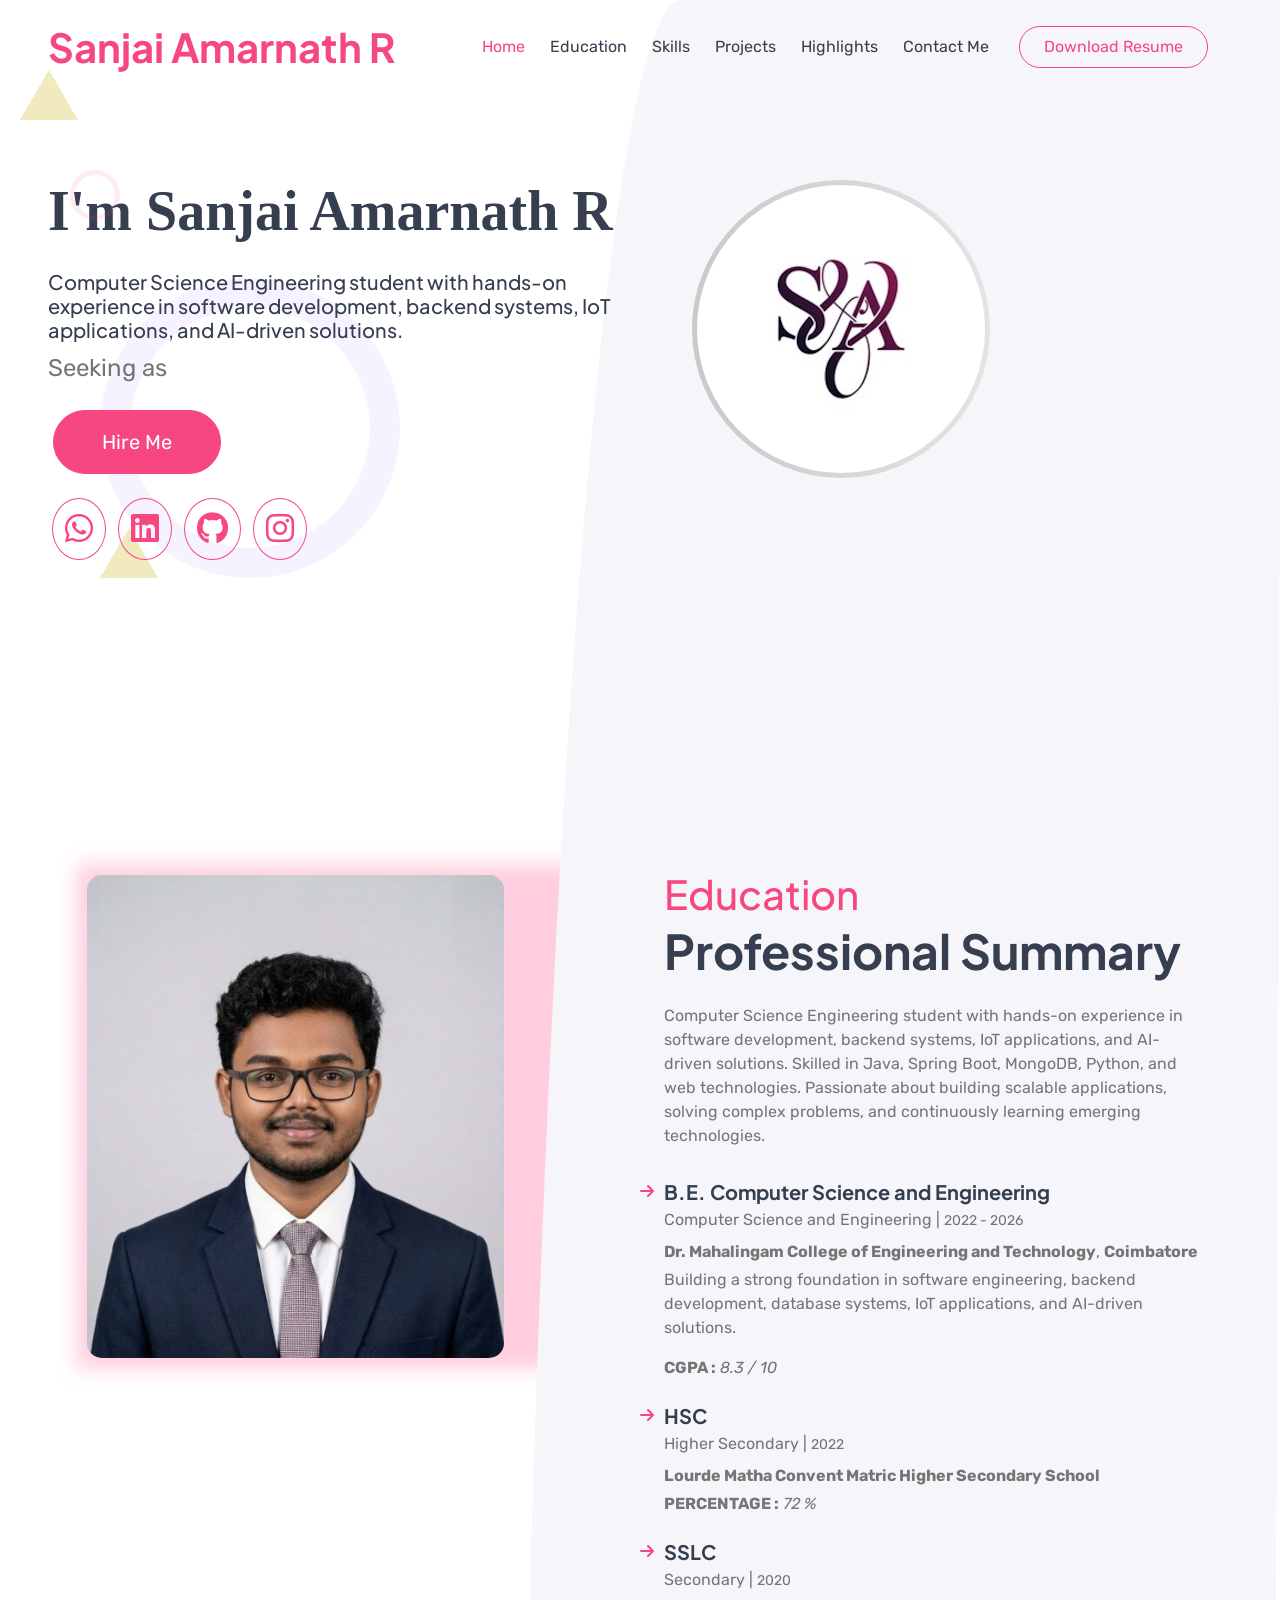
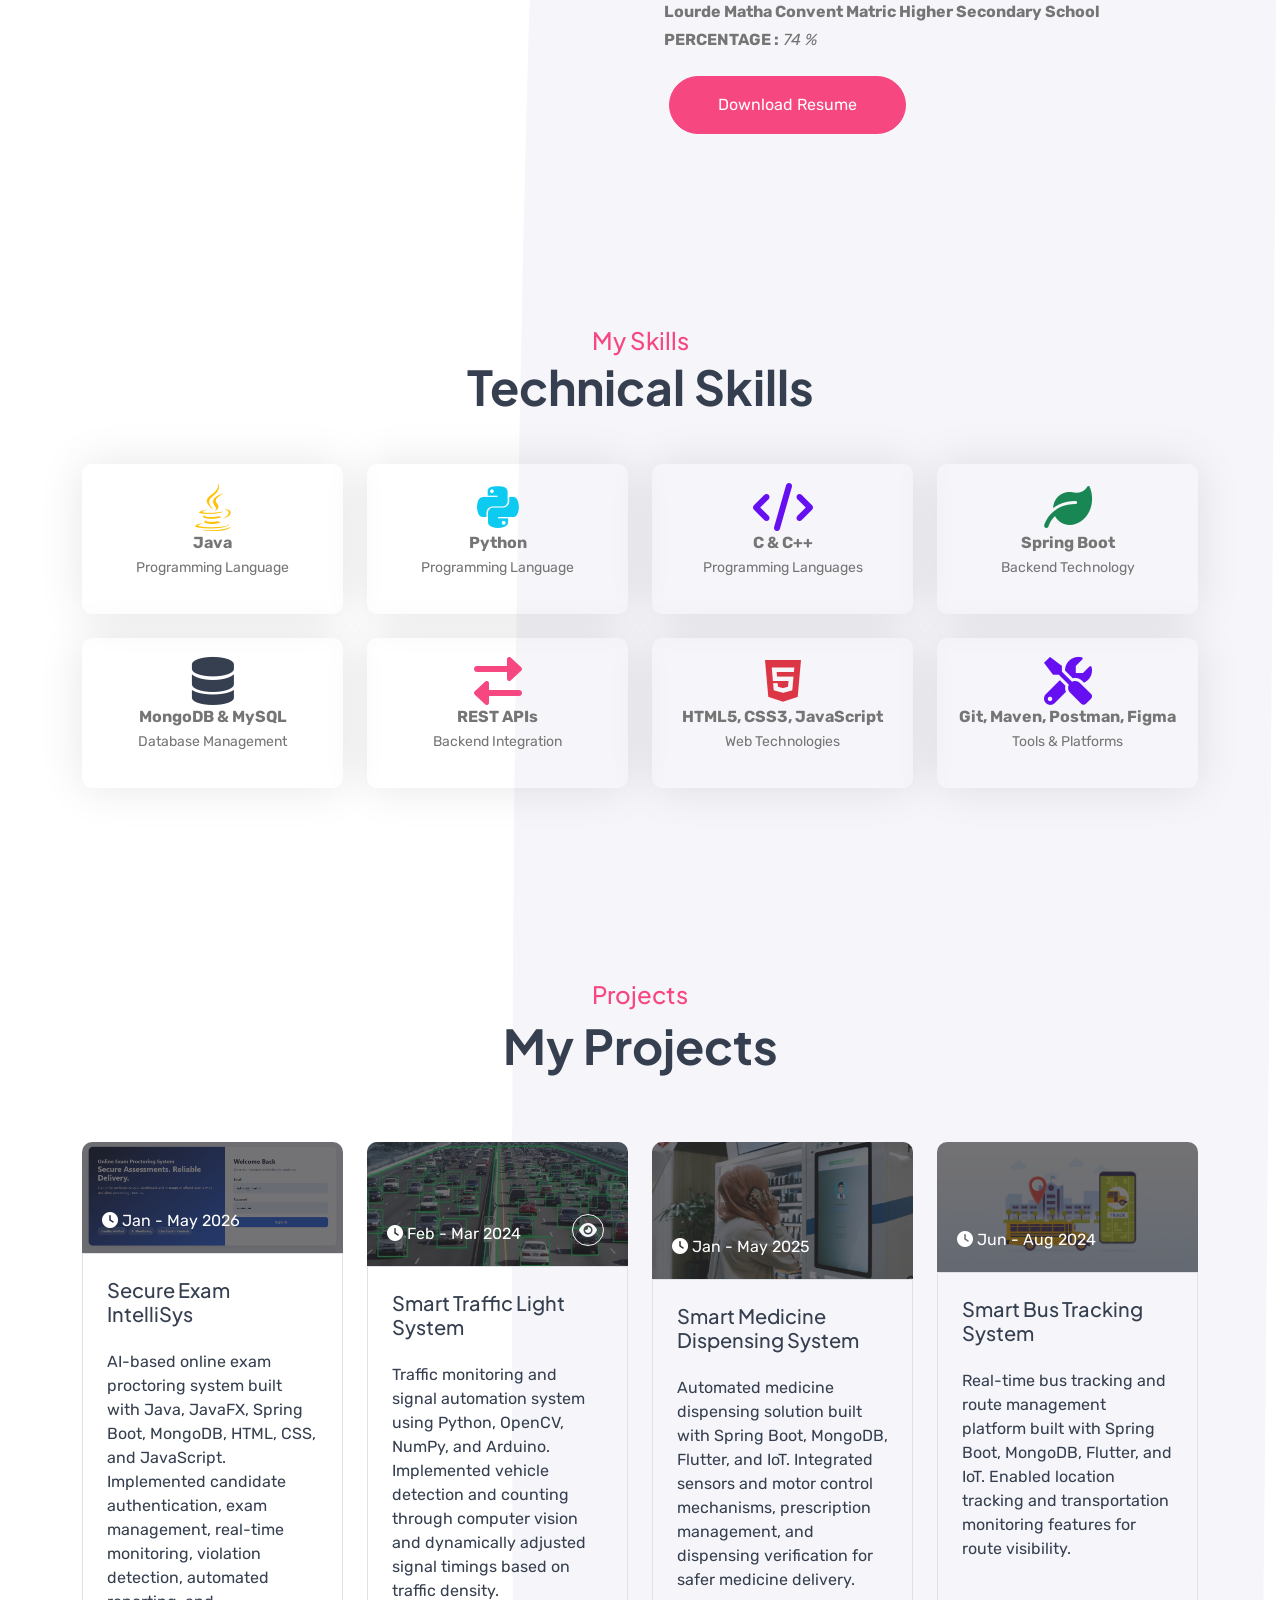
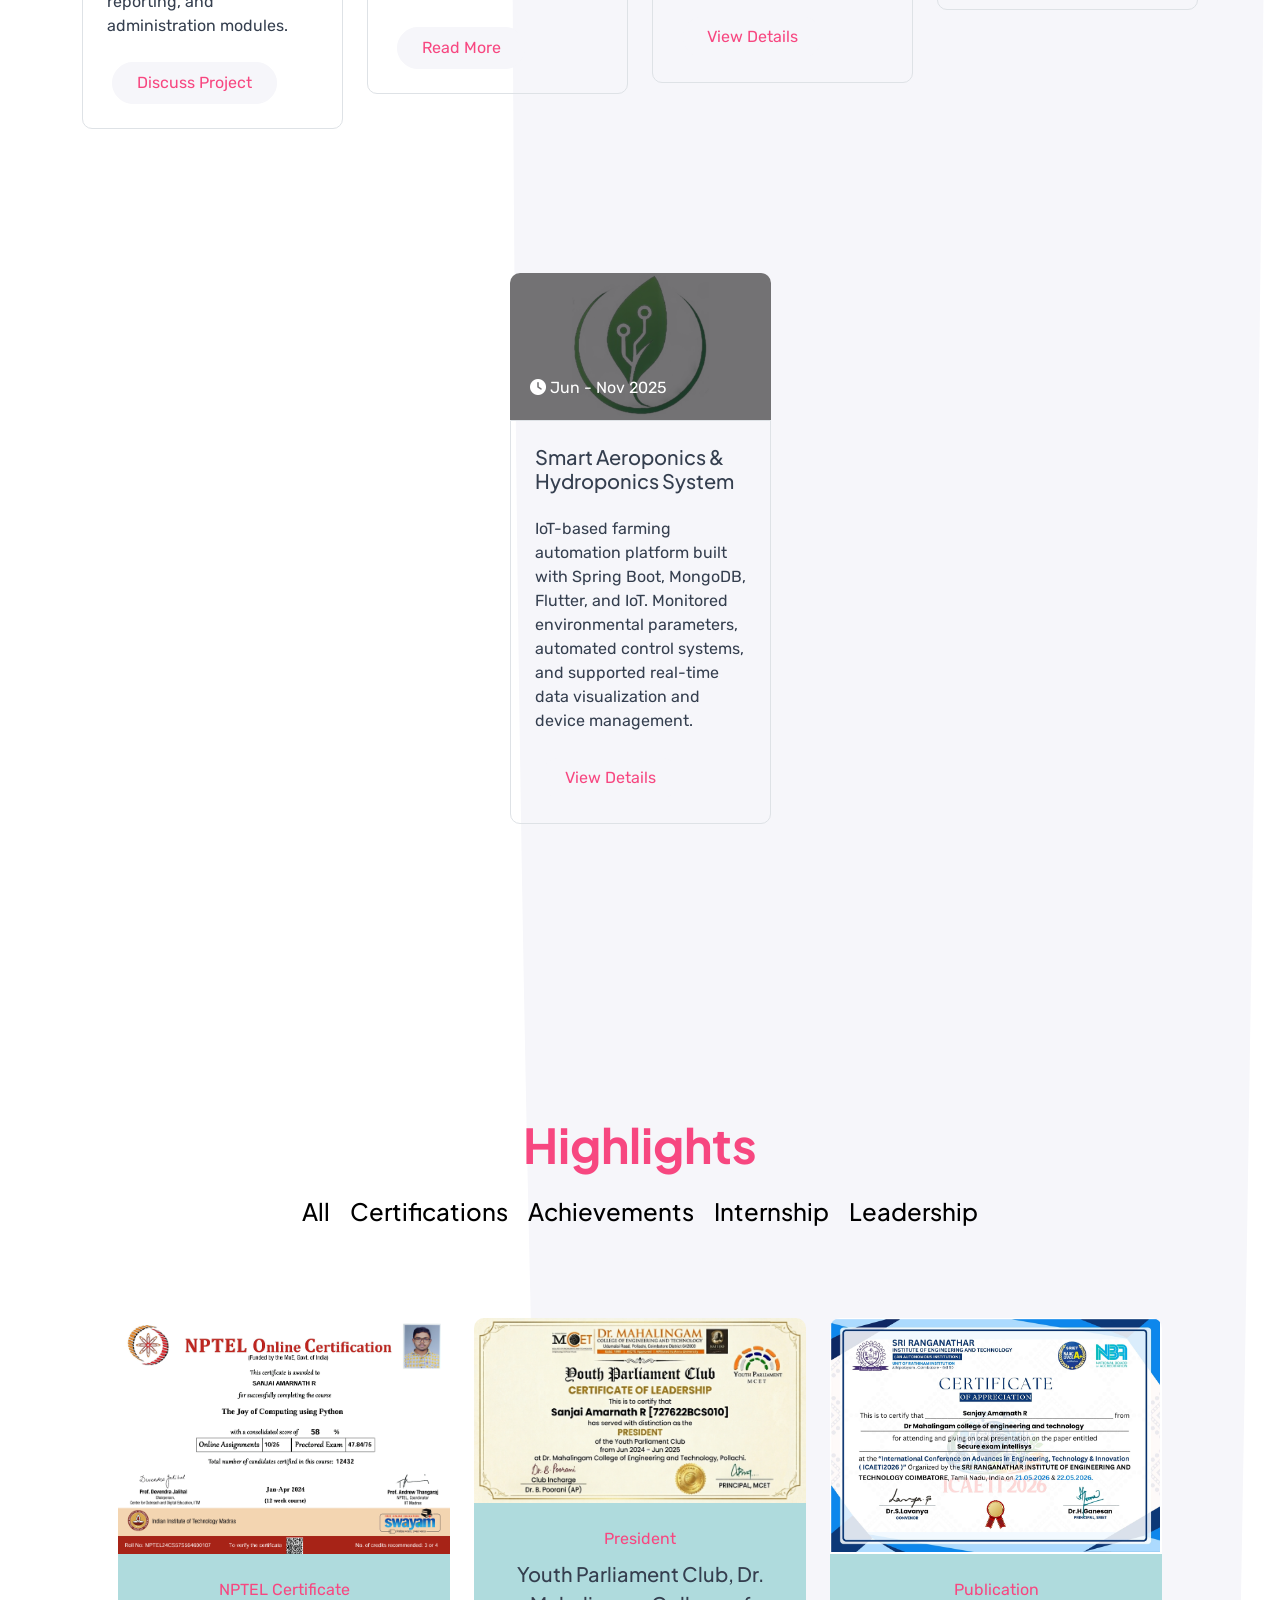
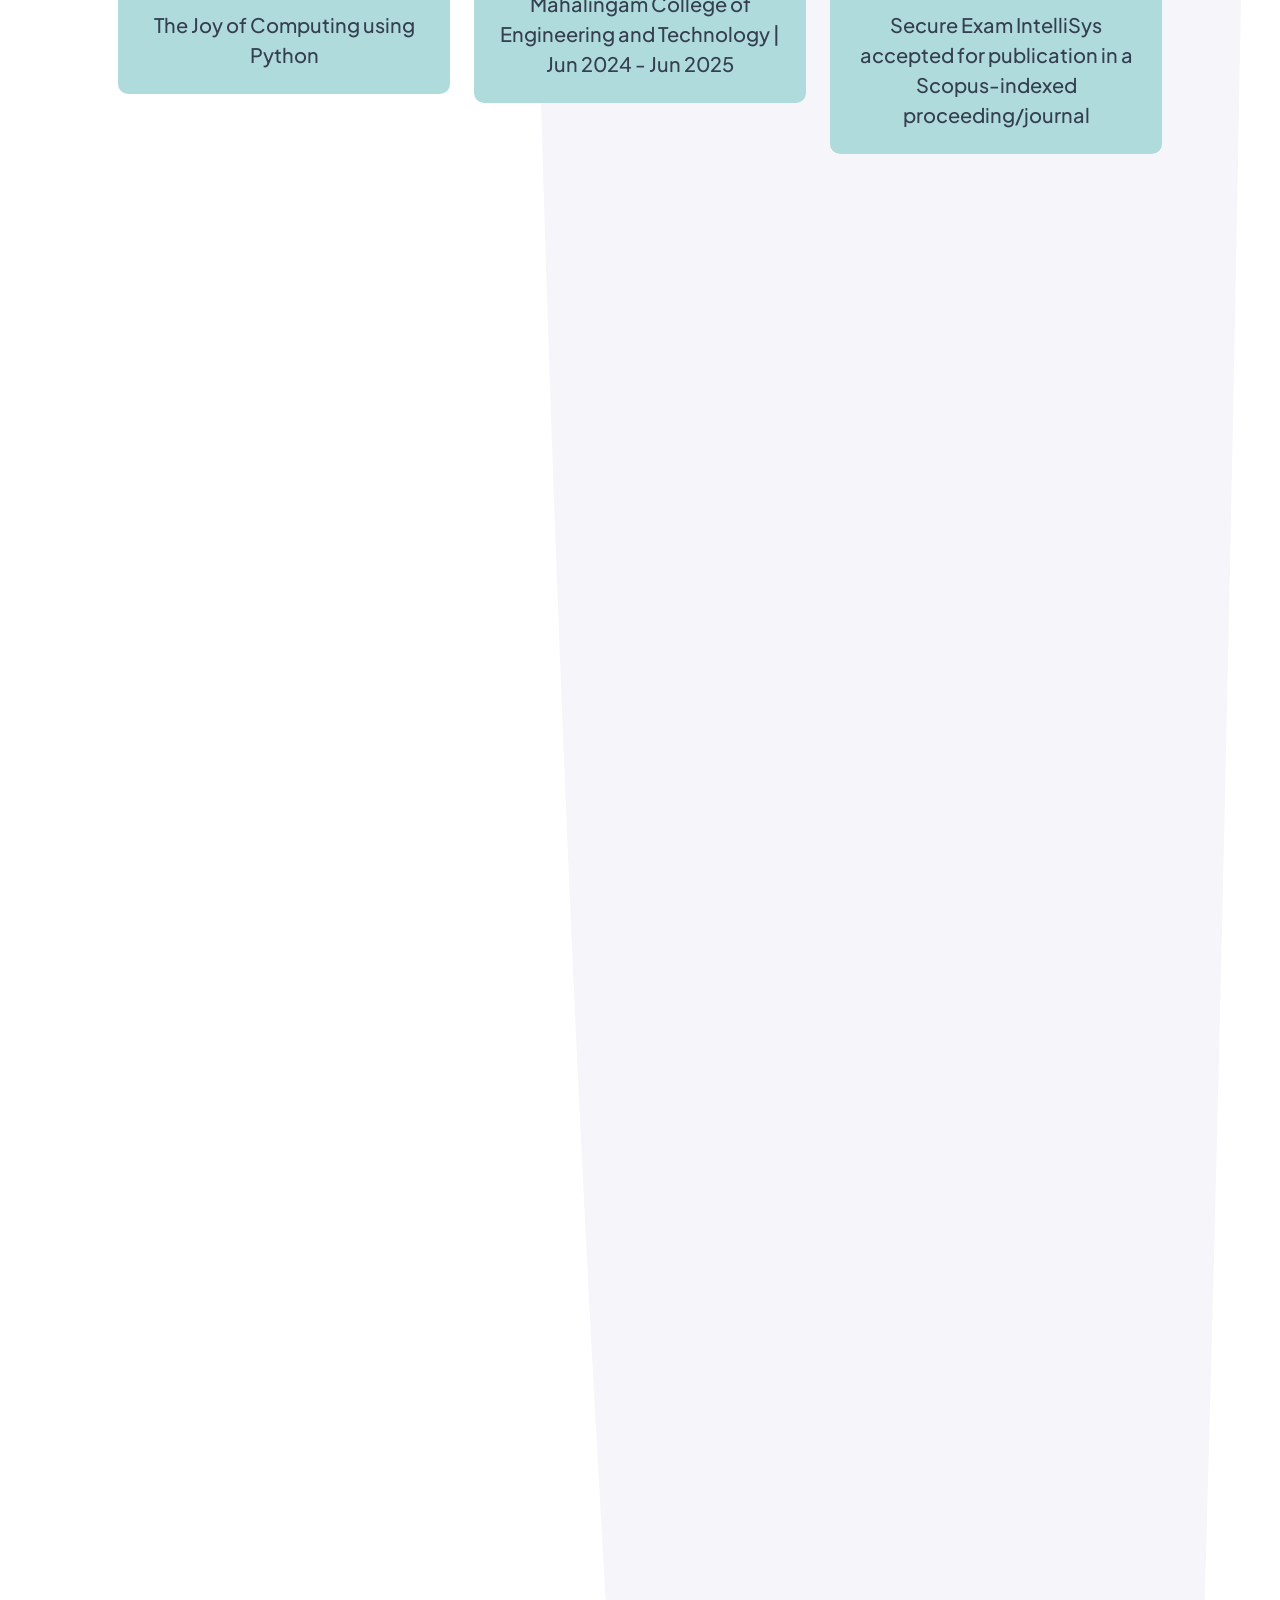
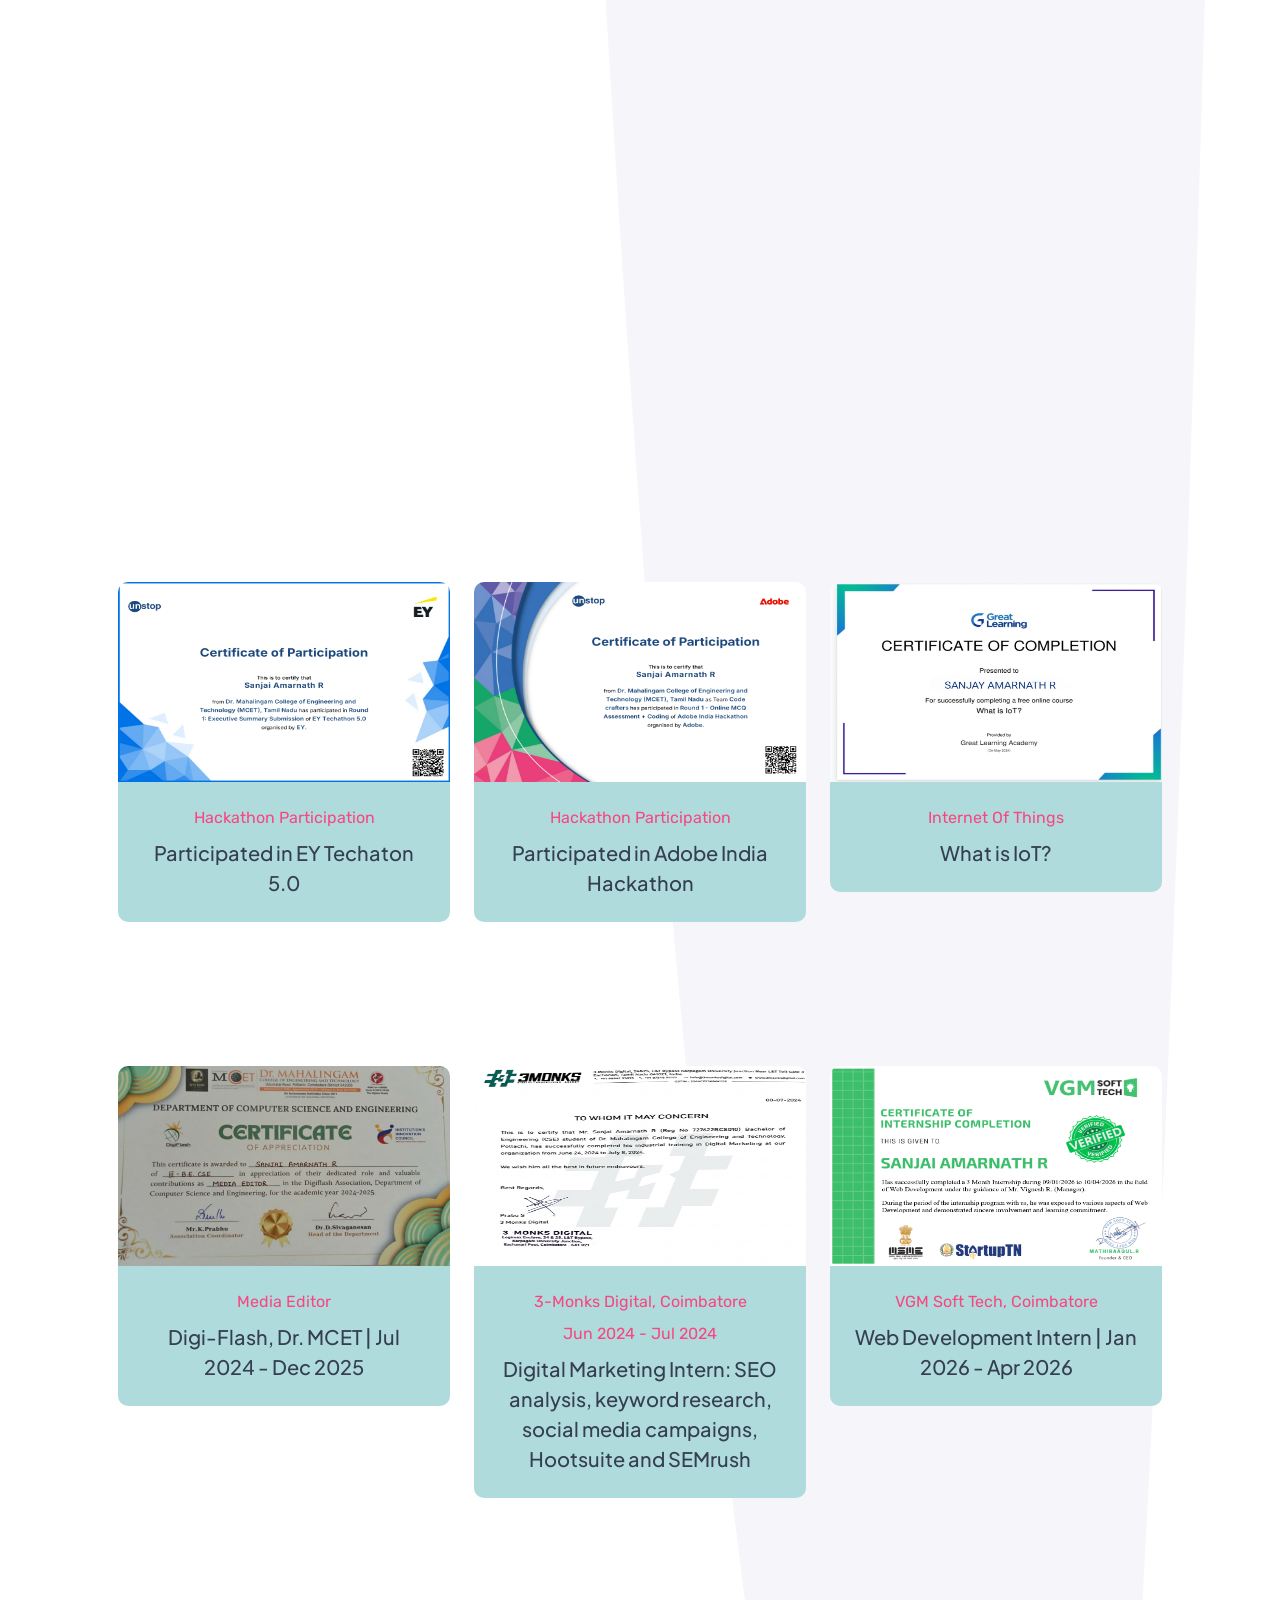
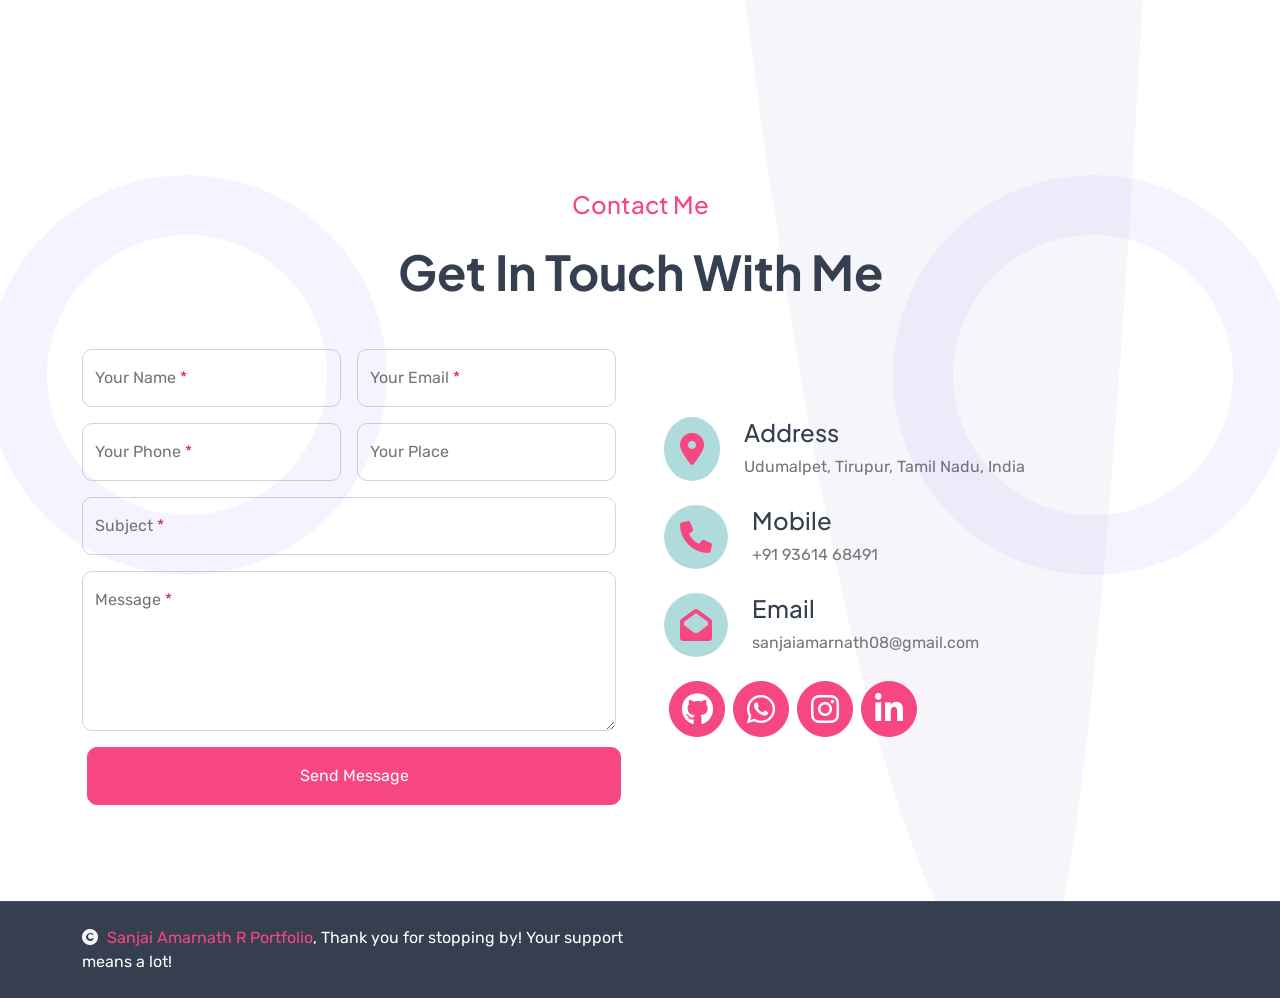
==== index.html @ 38a367c3 "first commit" ====
<!DOCTYPE html>
<html lang="en">

    <head>
        <meta charset="utf-8">
        <title>Sanjai Amarnath R Portfolio</title>
        <title>Sanjai Amarnath R | Software Developer Portfolio</title>
        <meta name="description" content="Sanjai Amarnath R - A passionate Software Developer showcasing projects, skills, and achievements.">
        <meta name="description" content="Sanjai Amarnath R" content="sanjaiamarnath">
        <meta content="width=device-width, initial-scale=1.0" name="viewport">
        <meta name="viewport" content="width=device-width, initial-scale=1.0">
        <meta name="keywords" content="Sanjai Amarnath R, Sanjai Amarnath R portfolio,Sanjai Amarnath R mcet,mcet,Dr.Mahalingam College, software developer, backend development, app development, programming projects">
        <meta name="description" content="Welcome to the portfolio of Sanjai Amarnath R, a software developer and backend developer. Explore my projects, skills, research, and achievements.">
        <link rel="icon" type="image/png" href="img/logo.png">
        <!-- Google Web Fonts -->
        <link rel="preconnect" href="https://fonts.googleapis.com">
        <link rel="preconnect" href="https://fonts.gstatic.com" crossorigin>
        <link href="https://fonts.googleapis.com/css2?family=Plus+Jakarta+Sans:wght@500;600;700&family=Rubik:wght@400;500&display=swap" rel="stylesheet"> 

        <!-- Icon Font Stylesheet -->
        <link rel="stylesheet" href="https://use.fontawesome.com/releases/v5.15.4/css/all.css"/>
        <link href="https://cdn.jsdelivr.net/npm/bootstrap-icons@1.4.1/font/bootstrap-icons.css" rel="stylesheet">

        <!-- Libraries Stylesheet -->
        <link href="lib/animate/animate.min.css" rel="stylesheet">
        <link href="lib/owlcarousel/assets/owl.carousel.min.css" rel="stylesheet">
        <link href="lib/lightbox/css/lightbox.min.css" rel="stylesheet">


        <!-- Customized Bootstrap Stylesheet -->
        <link href="css/bootstrap.min.css" rel="stylesheet">

        <!-- Template Stylesheet -->
        <link href="css/style.css" rel="stylesheet">

        <meta name="google-site-verification" content="iEb4vI8sTyzeAWHrGTaI3aLuxDb_nm-XLZffAEbIFmw" />

        <script type="application/ld+json">
        {
          "@context": "https://schema.org",
          "@type": "Person",
          "name": "Sanjai Amarnath R",
          "alternateName": "sanjaiamarnath",
          "url": "https://sanjaiamarnathr.github.io/sanjaiamarnathr_Portfolio/",
          "image": "https://sanjaiamarnathr.github.io/sanjaiamarnathr_Portfolio/assets/img/sanjai.jpeg",
          "jobTitle": "Software Developer",
          "gender": "Male",
          "birthDate": "2004-08-30",
          "nationality": "Indian",
          "sameAs": [
            "https://github.com/Sanjai-Amarnath",
            "https://www.linkedin.com/in/sanjai-amarnath-r/"
            
          ],
            "memberOf": {
              "@type": "EducationalOrganization",
              "name": "Dr. Mahalingam College of Engineering and Technology"
            },
          "description": "Sanjai Amarnath R is a software developer and backend developer skilled in Java, Spring Boot, MongoDB, Python, IoT applications, and AI-driven solutions.",
          "address": {
              "@type": "PostalAddress",
              "addressLocality": "Tirupur",
              "addressRegion": "Tamil Nadu",
              "addressCountry": "IN"
            }
        }
</script>

    
    </head>

    <body>



        


    <section id="top"></section>
        <!-- Spinner Start -->
        <div id="spinner" class="show bg-white position-fixed translate-middle w-100 vh-100 top-50 start-50 d-flex flex-column align-items-center justify-content-center">
            <!-- Logo Image -->
            <img src="img/logo.png" alt="Loading..." style="width: 200px; height: auto; margin-bottom: 100px;">

            
            <!-- Loading Text -->
          <!-- <span class="text-primary fw-bold">Loading...</span> -->
        </div>
        <!-- Spinner End -->



        <!-- Navbar & Hero Start -->
        <div class="container-fluid header position-relative overflow-hidden p-0">
            <nav class="navbar navbar-expand-lg fixed-top navbar-light px-4 px-lg-5 py-3 py-lg-0">
                <a href="index.html" class="navbar-brand p-0">
                    <h1 class="display-6 text-primary m-0"></i>Sanjai Amarnath R</h1>
                    <!-- <img src="img/logo.png" alt="Logo"> -->
                </a>
                <button class="navbar-toggler" type="button" data-bs-toggle="collapse" data-bs-target="#navbarCollapse">
                    <span class="fa fa-bars"></span>
                </button>
                <div class="collapse navbar-collapse" id="navbarCollapse">
                    <div class="navbar-nav ms-auto py-0">
                        <a href="index.html" class="nav-item nav-link active " class="smoothscroll">Home</a>
                        <a href="#aboutus" class="nav-item nav-link" class="smoothscroll">Education </a>
                        <a href="#Skills" class="nav-item nav-link" class="smoothscroll">Skills</a>
                        
                        <a href="#Projects" class="nav-item nav-link" class="smoothscroll">Projects</a>
                        <a href="#Certificates" class="nav-item nav-link" class="smoothscroll">Highlights</a>

                        <a href="#contactus" class="nav-item nav-link">Contact Me</a>
                    </div>
                    <a href="img/Resume.pdf" target="_blank" class="btn btn-light border border-primary rounded-pill text-primary py-2 px-4 me-4" download>Download Resume</a>

                    
                </div>
            </nav>

            <script src="https://cdn.jsdelivr.net/npm/typed.js@2.0.12"></script>
            <script src="https://cdn.jsdelivr.net/npm/typed.js@2.0.12"></script>

<section id="home"></section>
           <!-- Hero Header Start -->
<div class="hero-header overflow-hidden px-5">
    <div class="rotate-img">
        <img src="img/sty-1.png" class="img-fluid w-100" alt="">
        <div class="rotate-sty-2"></div>
    </div>
    <div class="row gy-5 align-items-center">
        <div class="col-lg-6 wow fadeInLeft" data-wow-delay="0.1s">
            <h1 class="display-4 text-dark mb-4 wow fadeInUp"  data-wow-delay="0.3s" style="font-family: Orbitron;">I'm Sanjai Amarnath R</h1>
            <h5>Computer Science Engineering student with hands-on experience in software development, backend systems, IoT applications, and AI-driven solutions.</h5>
            <p class="fs-4 mb-4 wow fadeInUp" data-wow-delay="0.5s">
                Seeking as <span class="typed-text-output d-inline-block text-body"></span>
            </p>
            <a href="#contactus" class="btn btn-primary rounded-pill py-3 px-5 wow fadeInUp" style="font-size: 20px;"         data-wow-delay="0.7s">Hire Me</a>
            
            <!-- Social Media Icons -->
            <div class="mt-4">
                <a href="https://wa.me/919361468491" target="_blank" class="btn btn-outline-primary rounded-circle mx-1" style="font-size: 2rem;"><i class="fab fa-whatsapp"></i></a>
                <a href="https://www.linkedin.com/in/sanjai-amarnath-r/" target="_blank" class="btn btn-outline-primary rounded-circle mx-1" style="font-size: 2rem;"><i class="fab fa-linkedin"></i></a>
                <a href="https://github.com/Sanjai-Amarnath" target="_blank" class="btn btn-outline-primary rounded-circle mx-1" style="font-size: 2rem;"><i class="fab fa-github"></i></a>
                <a href="https://www.instagram.com/sanjai__r_/" target="_blank" class="btn btn-outline-primary rounded-circle mx-1" style="font-size: 2rem;"><i class="fab fa-instagram"></i></a>
            </div>
            
            
        </div>
        
          <!-- <div class="col-lg-4 wow fadeInRight d-flex justify-content-center align-items-center" data-wow-delay="0.2s">
  <img 
    src="img/home.png" 
    alt="Home Image"
    class="img-fluid circle-image"
  >
</div>

<style>
.circle-image {
  width: 100%;
  max-width: 500px; /* Large on big screens */
  aspect-ratio: 1 / 1; /* Keeps perfect circle */
  object-fit: cover;
  border-radius: 50%;
  border: 8px solid white;
  box-shadow: 0 6px 25px rgba(0, 0, 0, 0.3);
  transition: transform 0.4s ease, box-shadow 0.4s ease;
}

.circle-image:hover {
  transform: scale(1.05);
  box-shadow: 0 10px 35px rgba(0, 0, 0, 0.4);
}

/* Optional: adjust size on smaller screens */
@media (max-width: 768px) {
  .circle-image {
    max-width: 350px;
    border-width: 6px;
  }
}

@media (max-width: 480px) {
  .circle-image {
    max-width: 280px;
    border-width: 4px;
  }
}
</style> -->
<div class="col-lg-4 d-flex justify-content-center align-items-center">
  <div class="circle-frame">
    <img 
      src="img/home.png" 
      alt="Home Image" 
      class="circle-image"
    >
  </div>
</div>

<style>
.circle-frame {
  position: relative;
  border-radius: 50%;
  padding: 5px; /* Border thickness */
  background: linear-gradient(270deg, #f74780, #ffffff, #c9c9c9);
  background-size: 400% 400%;
  animation: borderFlow 7s linear infinite;
  display: inline-block;
  overflow: hidden;
  transition: transform 0.5s ease, box-shadow 0.5s ease;
}

.circle-image {
  width: 100%;
  max-width: 650px; /* Increased size */
  aspect-ratio: 1 / 1;
  object-fit: cover;
  object-position: center 70%;
  border-radius: 50%;
  display: block;
  transition: transform 0.6s ease; /* Removed filter transition */
  filter: brightness(1); /* Default brightness normal */
}

/* Hover Effects */
.circle-frame:hover .circle-image {
  transform: scale(1.08); /* Slightly more zoom */
  filter: brightness(1.1); /* Brighten on hover */
}

.circle-frame:hover {
  transform: scale(1.05);
  box-shadow: 0 0 30px rgba(255, 255, 255, 0.4);
}

/* Animated Gradient Border Flow */
@keyframes borderFlow {
  0% { background-position: 0% 50%; }
  50% { background-position: 100% 50%; }
  100% { background-position: 0% 50%; }
}

/* Responsiveness */
@media (max-width: 992px) {
  .circle-image { max-width: 500px; object-position: center 70%; }
}
@media (max-width: 768px) {
  .circle-image { max-width: 400px; object-position: center 65%; }
}
@media (max-width: 480px) {
  .circle-image { max-width: 300px; object-position: center 65%; }
}

/* Desktop alignment and bottom visibility */
@media (min-width: 992px) {
  .col-lg-4 {
    justify-content: center;
    padding-top: 20px;
    padding-bottom: 100px;
  }
}
</style>

    </div>
</div>
<!-- Hero Header End -->

<!-- Add this in the <head> section for Font Awesome -->
<link rel="stylesheet" href="https://cdnjs.cloudflare.com/ajax/libs/font-awesome/6.0.0-beta3/css/all.min.css">

            
            
            
            
               <script>
                        document.addEventListener("DOMContentLoaded", function() {
                            new Typed('.typed-text-output', {
                                strings: ["Software Developer", "Backend Developer", "Java Developer", "Spring Boot Developer"],
                                typeSpeed: 80,
                                backSpeed: 50,
                                backDelay: 2000,
                                loop: true
                            });
                        });
</script>


<script>
    // Select all nav items
    const navItems = document.querySelectorAll('.nav-item');

    // Add click event to each nav item
    navItems.forEach(item => {
        item.addEventListener('click', function() {
            // Remove 'active' class from all nav items
            navItems.forEach(nav => nav.classList.remove('active'));
            
            // Add 'active' class to the clicked nav item
            this.classList.add('active');
        });
    });

    const ssScrollSpy = function() {

const sections = document.querySelectorAll(".target-section");

// Add an event listener listening for scroll
window.addEventListener("scroll", navHighlight);

function navHighlight() {

    // Get current scroll position
    let scrollY = window.pageYOffset;

    // Loop through sections to get height(including padding and border), 
    // top and ID values for each
    sections.forEach(function(current) {
        const sectionHeight = current.offsetHeight;
        const sectionTop = current.offsetTop - 50;
        const sectionId = current.getAttribute("id");
    
       /* If our current scroll position enters the space where current section 
        * on screen is, add .current class to parent element(li) of the thecorresponding 
        * navigation link, else remove it. To know which link is active, we use 
        * sectionId variable we are getting while looping through sections as 
        * an selector
        */
        if (scrollY > sectionTop && scrollY <= sectionTop + sectionHeight) {
            document.querySelector(".main-nav a[href*=" + sectionId + "]").parentNode.classList.add("current");
        } else {
            document.querySelector(".main-nav a[href*=" + sectionId + "]").parentNode.classList.remove("current");
        }
    });
}

}; // end ssScrollSpy

</script>


        <!-- Navbar & Hero End -->


        <!-- About Start -->
        <section id="aboutus" class="s-aboutus target-section">
            <div class="container-fluid overflow-hidden py-5" style="margin-top: 6rem;">
                <div class="container py-5">
                    <div class="row g-5">
                        <div class="col-lg-6 wow fadeInUp" data-wow-delay="0.1s">
                            <div class="glow">
                                <img src="img/Sanjai.jpeg" class="img-fluid" style="width: 80%; max-width: 800px; border-radius: 20px;" alt="Sanjai Amarnath R Portfolio">

                                <style>
                                    .glow {
                                            position: relative;
                                            display: inline-block;
                                        }

                                        .glow img {
                                            border: 5px solid transparent; /* Adjust the thickness as needed */
                                            border-radius: 10px; /* Optional: adds rounded corners */
                                        }

                                        .glow:before {
                                            content: '';
                                            position: absolute;
                                            top: -5px; /* Adjust to position the glow */
                                            left: -5px; /* Adjust to position the glow */
                                            right: -5px; /* Adjust to position the glow */
                                            bottom: -5px; /* Adjust to position the glow */
                                            background: #ffcddd ; /* Primary color with some transparency */
                                            filter: blur(10px); /* Adjust the blur amount */
                                            z-index: -1; /* Send the glow behind the image */
                                        }

                                </style>
                            </div>
                        </div>
                        <div class="col-lg-6 wow fadeInUp" data-wow-delay="0.3s">
                            <h1 class="mb-1 " style="color: #f74780;">Education</h1>
                            <h1 class="display-5 mb-4">Professional Summary</h1>
                            <p class="mb-4">Computer Science Engineering student with hands-on experience in software development, backend systems, IoT applications, and AI-driven solutions. Skilled in Java, Spring Boot, MongoDB, Python, and web technologies. Passionate about building scalable applications, solving complex problems, and continuously learning emerging technologies.</p>
                            
                            <div class="border-left border-primary pt-2 pl-4 ml-2">
                                <div class="position-relative mb-4">
                                    <i class="fa fa-arrow-right text-primary position-absolute" style="top: 3px; left: -24px;"></i>
                                    <h5 class="mb-1"><b>B.E. Computer Science and Engineering</b></h5>
                                    <p class="mb-2">Computer Science and Engineering | <small>2022 - 2026</small></p>
                                    <p class="mb-1"><b>Dr. Mahalingam College of Engineering and Technology</b>, <b>Coimbatore</b></p>
                                    <p>Building a strong foundation in software engineering, backend development, database systems, IoT applications, and AI-driven solutions.</p>
                                    <p class="mb-2"><b>CGPA :</b> <i>8.3 / 10</i></p>
                                </div>
                                <div class="position-relative mb-4">
                                    <i class="fa fa-arrow-right text-primary position-absolute" style="top: 3px; left: -24px;"></i>
                                    <h5 class="mb-1"><b>HSC</b></h5>
                                    <p class="mb-2">Higher Secondary | <small>2022</small></p>
                                    <p class="mb-1"><b>Lourde Matha Convent Matric Higher Secondary School</b></p>
                                    <p class="mb-2"><b>PERCENTAGE :</b> <i>72 %</i></p>
                                </div>
                                <div class="position-relative mb-4">
                                    <i class="fa fa-arrow-right text-primary position-absolute" style="top: 3px; left: -24px;"></i>
                                    <h5 class="mb-1"><b>SSLC</b></h5>
                                    <p class="mb-2">Secondary | <small>2020</small></p>
                                    <p class="mb-1"><b>Lourde Matha Convent Matric Higher Secondary School</b></p>
                                    <p class="mb-2"><b>PERCENTAGE :</b> <i>74 %</i></p>
                                </div>
                            </div>
                            <a href="img/Resume.pdf" target="_blank" class="btn btn-primary rounded-pill py-3 px-5" download>Download Resume</a>
                        </div>
                        
                    </div>
                </div>
            </div>
            </section>
        
          
        
       

      <!-- Service Start -->
       <section id="Skills" class="s-aboutus target-section" >
<div class="container-fluid service py-5">
    <div class="container py-5">
        <div class="text-center mx-auto mb-5 wow fadeInUp" data-wow-delay="0.1s" style="max-width: 900px;">
            <h4 class="mb-1 text-primary">My Skills</h4>
            <h1 class="display-5 mb-4">Technical Skills</h1>
        </div>
        <div class="row g-4 justify-content-center">
            <div class="col-6 col-sm-4 col-md-3 wow fadeInUp" data-wow-delay="0.1s">
                <div class="service-item text-center rounded p-2">
                    <i class="fab fa-java fa-3x skill-icon bouncing-icon text-warning"></i>
                    <p><strong>Java</strong><br><small>Programming Language</small></p>
                </div>
            </div>
            <div class="col-6 col-sm-4 col-md-3 wow fadeInUp" data-wow-delay="0.3s">
                <div class="service-item text-center rounded p-2">
                    <i class="fab fa-python fa-3x skill-icon bouncing-icon text-info"></i>
                    <p><strong>Python</strong><br><small>Programming Language</small></p>
                </div>
            </div>
            <!-- <div class="col-6 col-sm-4 col-md-3 wow fadeInUp" data-wow-delay="0.5s">
                <div class="service-item text-center rounded p-2">
                    <i class="fab fa-js fa-3x skill-icon bouncing-icon text-warning"></i>
                    <p><strong>JavaScript</strong><br><small>2 years experience</small></p>
                </div>
            </div> -->
            <!-- <div class="col-6 col-sm-4 col-md-3 wow fadeInUp" data-wow-delay="0.7s">
                <div class="service-item text-center rounded p-2">
                    <i class="fab fa-react fa-3x skill-icon bouncing-icon text-info"></i>
                    <p><strong>React</strong><br><small>2 years experience</small></p>
                </div>
            </div> -->
            <!-- <div class="col-6 col-sm-4 col-md-3 wow fadeInUp" data-wow-delay="0.9s">
                <div class="service-item text-center rounded p-2">
                    <i class="fab fa-dart fa-3x skill-icon bouncing-icon text-info"></i>
                    <p><strong>Node.js</strong><br><small>2 years experience</small></p>
                </div>
            </div> -->
            <div class="col-6 col-sm-4 col-md-3 wow fadeInUp" data-wow-delay="1.1s">
                <div class="service-item text-center rounded p-2">
                    <i class="fas fa-code fa-3x skill-icon bouncing-icon text-secondary"></i>
                    <p><strong>C & C++</strong><br><small>Programming Languages</small></p>
                </div>
            </div>
            <div class="col-6 col-sm-4 col-md-3 wow fadeInUp" data-wow-delay="1.3s">
                <div class="service-item text-center rounded p-2">
                    <i class="fas fa-leaf fa-3x skill-icon bouncing-icon text-success"></i>
                    <p><strong>Spring Boot</strong><br><small>Backend Technology</small></p>
                </div>
            </div>
            <div class="col-6 col-sm-4 col-md-3 wow fadeInUp" data-wow-delay="1.5s">
                <div class="service-item text-center rounded p-2">
                    <i class="fas fa-database fa-3x skill-icon bouncing-icon text-dark"></i>
                    <p><strong>MongoDB & MySQL</strong><br><small>Database Management</small></p>
                </div>
            </div>
            <div class="col-6 col-sm-4 col-md-3 wow fadeInUp" data-wow-delay="1.7s">
                <div class="service-item text-center rounded p-2">
                    <i class="fas fa-exchange-alt fa-3x skill-icon bouncing-icon text-primary"></i>
                    <p><strong>REST APIs</strong><br><small>Backend Integration</small></p>
                </div>
            </div>
            <div class="col-6 col-sm-4 col-md-3 wow fadeInUp" data-wow-delay="1.9s">
                <div class="service-item text-center rounded p-2">
                    <i class="fab fa-html5 fa-3x skill-icon bouncing-icon text-danger"></i>
                    <p><strong>HTML5, CSS3, JavaScript</strong><br><small>Web Technologies</small></p>
                </div>
            </div>
            <div class="col-6 col-sm-4 col-md-3 wow fadeInUp" data-wow-delay="2.1s">
                <div class="service-item text-center rounded p-2">
                    <i class="fas fa-tools fa-3x skill-icon bouncing-icon text-secondary"></i>
                    <p><strong>Git, Maven, Postman, Figma</strong><br><small>Tools & Platforms</small></p>
                </div>
            </div>
        </div>
    </div>
</div></section>
<!-- Service End -->




        
        
        
        
        


        <!-- Projects Section Start -->
<section id="Projects">
    <div class="container-fluid blog py-5">
        <div class="container py-5">
            <div class="text-center mx-auto mb-5 wow fadeInUp" data-wow-delay="0.1s" style="max-width: 900px;">
                <h4 class="text-primary">Projects</h4>
                <h1 class="display-5 mb-4">My Projects</h1>
            </div>
            <div class="row g-4 justify-content-center">

                <!-- Project 1 Start -->
                <div class="col-md-6 col-lg-4 col-xl-3 wow fadeInUp" data-wow-delay="0.1s">
                    <div class="blog-item">
                        <div class="blog-img">
                            <img src="img/SEIS.png" class="img-fluid w-100" alt="">
                            <div class="blog-info">
                                <span><i class="fa fa-clock"></i> Jan - May 2026</span>
                            </div>
                        </div>
                        <div class="blog-content text-dark border p-4">
                            <h5 class="mb-4">Secure Exam IntelliSys</h5>
                            <p class="mb-4">AI-based online exam proctoring system built with Java, JavaFX, Spring Boot, MongoDB, HTML, CSS, and JavaScript. Implemented candidate authentication, exam management, real-time monitoring, violation detection, automated reporting, and administration modules.</p>
                            <a class="btn btn-light rounded-pill py-2 px-4" href="#contactus">Discuss Project</a>
                        </div>
                    </div>
                </div>
                <!-- Project 1 End -->

               <!-- Project 2 Start -->
                    <div class="col-md-6 col-lg-4 col-xl-3 wow fadeInUp" data-wow-delay="0.3s">
                        <div class="blog-item">
                            <div class="blog-img">
                                <img src="img/STLS.png" class="img-fluid w-100" alt="">
                                <div class="blog-info">
                                    <span><i class="fa fa-clock"></i> Feb - Mar 2024</span>
                                    <!-- Eye Icon to Open Modal -->
                                    <a class="btn btn-square btn-outline-light mx-1" data-bs-toggle="modal" data-bs-target="#project2Modal">
                                        <i class="fa fa-eye"></i>
                                    </a>
                                </div>
                            </div>
                            <div class="blog-content text-dark border p-4">
                                <h5 class="mb-4">Smart Traffic Light System</h5>
                                <p class="mb-4">Traffic monitoring and signal automation system using Python, OpenCV, NumPy, and Arduino. Implemented vehicle detection and counting through computer vision and dynamically adjusted signal timings based on traffic density.</p>
                                <a class="btn btn-light rounded-pill py-2 px-4"  target="_blank"    href="https://github.com/Sanjai-Amarnath">Read More</a>
                            </div>
                        </div>
                    </div>
                    <!-- Project 2 End -->

                    <!-- Modal for Project 2 Carousel -->
                    <div class="modal fade" id="project2Modal" tabindex="-1" aria-labelledby="project2ModalLabel" aria-hidden="true">
                        <div class="modal-dialog modal-lg">
                            <div class="modal-content">
                                <div class="modal-body">
                                    <button type="button" class="btn-close" data-bs-dismiss="modal" aria-label="Close"></button>
                                    <!-- Carousel Start -->
                                    <div id="project2Carousel" class="carousel slide" data-bs-ride="carousel">
                                        <div class="carousel-inner">
                                            <!-- First Image -->
                                            <div class="carousel-item active">
                                                <img src="img/ca1.png" class="d-block w-100" alt="Project 2 Image 1">
                                            </div>
                                            <!-- Second Image -->
                                            <div class="carousel-item">
                                                <img src="img/cap.png" class="d-block w-100" alt="Project 2 Image 2">
                                            </div>
                                            <!-- Third Image -->
                                            <div class="carousel-item">
                                                <img src="img/cam.png" class="d-block w-100" alt="Project 2 Image 3">
                                            </div>
                                            <div class="carousel-item">
                                                <img src="img/cac.jpg" class="d-block w-100" alt="completion certificate">

                                            </div>
                                        </div>
                                        <!-- Carousel Controls -->
                                        <button class="carousel-control-prev" type="button" data-bs-target="#project2Carousel" data-bs-slide="prev">
                                            <span class="carousel-control-prev-icon" aria-hidden="true"></span>
                                            <span class="visually-hidden">Previous</span>
                                        </button>
                                        <button class="carousel-control-next" type="button" data-bs-target="#project2Carousel" data-bs-slide="next">
                                            <span class="carousel-control-next-icon" aria-hidden="true"></span>
                                            <span class="visually-hidden">Next</span>
                                        </button>
                                    </div>
                                    <!-- Carousel End -->
                                </div>
                            </div>
                        </div>
                    </div>
                    <style>
                        .carousel-control-prev-icon,
                        .carousel-control-next-icon {
                            background-color: black; /* Set background color to black */
                        }

                        .carousel-control-prev-icon::after,
                        .carousel-control-next-icon::after {
                            filter: brightness(0); /* This makes the icon black */
                        }
                    </style>


                <!-- Project 3 Start -->
                <div class="col-md-6 col-lg-4 col-xl-3 wow fadeInUp" data-wow-delay="0.5s">
                    <div class="blog-item">
                        <div class="blog-img">
                            <img src="img/SMDS.png" class="img-fluid w-100" alt="">
                            <div class="blog-info">
                                <span><i class="fa fa-clock"></i> Jan - May 2025</span>
                            </div>
                        </div>
                        <div class="blog-content text-dark border p-4">
                            <h5 class="mb-4">Smart Medicine Dispensing System</h5>
                            <p class="mb-4">Automated medicine dispensing solution built with Spring Boot, MongoDB, Flutter, and IoT. Integrated sensors and motor control mechanisms, prescription management, and dispensing verification for safer medicine delivery.</p>
                            <a class="btn btn-light rounded-pill py-2 px-4" href="#contactus">View Details</a>
                        </div>
                    </div>
                </div>
                <!-- Project 3 End -->

                <!-- Project 4 Start -->
                <div class="col-md-6 col-lg-4 col-xl-3 wow fadeInUp" data-wow-delay="0.7s">
                    <div class="blog-item">
                        <div class="blog-img">
                            <img src="img/SBTS.png" class="img-fluid w-100" alt="">
                            <div class="blog-info">
                                <span><i class="fa fa-clock"></i> Jun - Aug 2024</span>
                            </div>
                        </div>
                        <div class="blog-content text-dark border p-4">
                            <h5 class="mb-4">Smart Bus Tracking System</h5>
                            <p class="mb-4">Real-time bus tracking and route management platform built with Spring Boot, MongoDB, Flutter, and IoT. Enabled location tracking and transportation monitoring features for route visibility.</p>
                            
                        </div>
                    </div>
                </div>
                <!-- Project 4 End -->
            <!-- Project 5 Start -->
                <div class="col-md-6 col-lg-4 col-xl-3 wow fadeInUp" data-wow-delay="0.7s">
                    <div class="blog-item">
                        <div class="blog-img">
                            <img src="img/SAHS.jpeg" class="img-fluid w-100" alt="">
                            <div class="blog-info">
                                <span><i class="fa fa-clock"></i> Jun - Nov 2025</span>
                            </div>
                        </div>
                        <div class="blog-content text-dark border p-4">
                            <h5 class="mb-4">Smart Aeroponics & Hydroponics System</h5>
                            <p class="mb-4">IoT-based farming automation platform built with Spring Boot, MongoDB, Flutter, and IoT. Monitored environmental parameters, automated control systems, and supported real-time data visualization and device management.</p>
                            <a class="btn btn-light rounded-pill py-2 px-4" href="#contactus">View Details</a>
                        </div>
                    </div>
                </div>
                <!-- Project 5 End -->
                

            </div>
        </div>
    </div>
</section>
<!-- Projects Section End -->

      
       <!-- Certificates Start -->
        <section id="Certificates"> 
       <div class="container-xxl py-5">
        <div class="container py-5 px-lg-5">
            <div class="text-center mx-auto mb-5 wow fadeInUp" data-wow-delay="0.1s" style="max-width: 900px;">
                <h1 class="display-5 mb-4" style="color: #f74780;">Highlights </h1>
                <h4 class="text-primary mb-4">
                    <span class="mx-2" data-filter="*" style=" color: #000000;cursor: pointer;">All</span>
                    <span class="mx-2" data-filter=".programming" style=" color: #000000;cursor: pointer;">Certifications</span>
                    <span class="mx-2" data-filter=".Co-Curricular" style=" color: #000000;cursor: pointer;">Achievements</span>
                    <span class="mx-2" data-filter=".intern" style=" color: #000000;cursor: pointer;">Internship</span>
                    <span class="mx-2" data-filter=".extracurricular" style= "color: #000000;cursor: pointer;">Leadership</span>
                </h4>
            </div>
    
            <div class="row g-4 portfolio-container">

                
                <!--17-->
                <div class="col-lg-4 col-md-6 portfolio-item programming wow fadeInUp" data-wow-delay="0.3s">
                    <div class="rounded overflow-hidden">
                        <div class="position-relative overflow-hidden">
                            <img class="img-fluid w-100" src="img\NPTEL_JOCUP.png" alt="Project 2">
                            <div class="portfolio-overlay">
                                <a class="btn btn-square btn-outline-light mx-1" href="img\NPTEL_JOCUP.png" data-lightbox="portfolio"><i class="fa fa-eye"></i></a>
                            </div>
                        </div>
                        <div class="bg-light p-4">
                            <p class="text-primary fw-medium mb-2">NPTEL Certificate</p>
                            <h5 class="lh-base mb-0">The Joy of Computing using Python</h5>
                        </div>
                    </div>
                </div>
                
                
                
                
                <!--16-->
                <div class="col-lg-4 col-md-6 portfolio-item extracurricular wow fadeInUp" data-wow-delay="0.3s">
                    <div class="rounded overflow-hidden">
                        <div class="position-relative overflow-hidden">
                            <img class="img-fluid w-100" src="img\YPCC.jpeg" alt="nss">
                            <div class="portfolio-overlay">
                                <a class="btn btn-square btn-outline-light mx-1" href="img\YPCC.jpeg" data-lightbox="portfolio"><i class="fa fa-eye"></i></a>
                            </div>
                        </div>
                        <div class="bg-light p-4">
                            <p class="text-primary fw-medium mb-2"> President </p>
                            <h5 class="lh-base mb-0">Youth Parliament Club, Dr. Mahalingam College of Engineering and Technology | Jun 2024 - Jun 2025</h5>
                        </div>
                    </div>
                </div>
                
                
                <!--15-->
                
<!--14 -->
                <div class="col-lg-4 col-md-6 portfolio-item Co-Curricular wow fadeInUp" data-wow-delay="0.3s">
                    <div class="rounded overflow-hidden">
                        <div class="position-relative overflow-hidden">
                            <img class="img-fluid w-100" src="img\ICAETIC.png" alt="Project 2">
                            <div class="portfolio-overlay">
                                <a class="btn btn-square btn-outline-light mx-1" href="img\ICAETIC.png" data-lightbox="portfolio"><i class="fa fa-eye"></i></a>
                            </div>
                        </div>
                        <div class="bg-light p-4">
                            <p class="text-primary fw-medium mb-2"> Publication</p>
                            <h5 class="lh-base mb-0">Secure Exam IntelliSys accepted for publication in a Scopus-indexed proceeding/journal</h5>
                        </div>
                    </div>
                </div>
                
<!--13-->
                 <div class="col-lg-4 col-md-6 portfolio-item programming wow fadeInUp" data-wow-delay="0.3s">
                    <div class="rounded overflow-hidden">
                        <div class="position-relative overflow-hidden">
                            <img class="img-fluid w-100" src="img\SUN_JAVA.jpeg" alt="Project 2">
                            <div class="portfolio-overlay">
                                <a class="btn btn-square btn-outline-light mx-1" href="img\SUN_JAVA.jpeg" data-lightbox="portfolio"><i class="fa fa-eye"></i></a>
                            </div>
                        </div>
                        <div class="bg-light p-4">
                            <p class="text-primary fw-medium mb-2">SUN Certification</p>
                            <h5 class="lh-base mb-0">SUN Java Programming Certification</h5>
                        </div>
                    </div>
                </div>

                <div class="col-lg-4 col-md-6 portfolio-item Co-Curricular wow fadeInUp" data-wow-delay="0.3s">
                    <div class="rounded overflow-hidden">
                        <div class="position-relative overflow-hidden">
                            <img class="img-fluid w-100" src="img/LSCF.png" alt="nss">
                            <div class="portfolio-overlay">
                                <a class="btn btn-square btn-outline-light mx-1" href="img\LSCF.png" data-lightbox="portfolio"><i class="fa fa-eye"></i></a>
                            </div>
                        </div>
                        <div class="bg-light p-4">
                            <p class="text-primary fw-medium mb-2"> Cambridge University </p>
                            <h5 class="lh-base mb-0">B2 Business English Certification - Linguaskill</h5>
                            <a target="_blank" href="#contactus">View</a>
                        </div>
                    </div>
                </div>

                <div class="col-lg-4 col-md-6 portfolio-item programming wow fadeInUp" data-wow-delay="0.1s">
                    <div class="rounded overflow-hidden">
                        <div class="position-relative overflow-hidden">
                            <img class="img-fluid w-100" src="img\ADPP.jpeg" alt="Project 4">
                            <div class="portfolio-overlay">
                                <a class="btn btn-square btn-outline-light mx-1" href="img\ADPP.jpeg" data-lightbox="portfolio"><i class="fa fa-eye"></i></a>
                            </div>
                        </div>
                        <div class="bg-light p-4">
                            <p class="text-primary fw-medium mb-2">Python Certification</p>
                            <h5 class="lh-base mb-0">Advanced Diploma in Python Programming (ADPP)</h5>
                        </div>
                    </div>
                </div>

                <!-- 12 -->
                <div class="col-lg-4 col-md-6 portfolio-item extracurricular wow fadeInUp" data-wow-delay="0.1s">
                    <div class="rounded overflow-hidden">
                        <div class="position-relative overflow-hidden">
                            <img class="img-fluid w-100" src="img/ESV.jpeg" alt="Project 1">
                            <div class="portfolio-overlay">
                                <a class="btn btn-square btn-outline-light mx-1" href="img/ESV.jpeg" data-lightbox="portfolio"><i class="fa fa-eye"></i></a>
                            </div>
                        </div>
                        <div class="bg-light p-4">
                            <p class="text-primary fw-medium mb-2">Volunteer</p>
                            <h5 class="lh-base mb-0">E-Seva Camp, Dr. Mahalingam College of Engineering and Technology | Sep 2023</h5>
                        </div>
                    </div>
                </div>
                <!-- 11 -->
                
                <!-- 10-->
                <div class="col-lg-4 col-md-6 portfolio-item extracurricular wow fadeInUp" data-wow-delay="0.5s">
                    <div class="rounded overflow-hidden">
                        <div class="position-relative overflow-hidden">
                            <img class="img-fluid w-100" src="img\NEBULA.jpeg" alt="Project 3">
                            <div class="portfolio-overlay">
                                <a class="btn btn-square btn-outline-light mx-1" href="img\NEBULA.jpeg" data-lightbox="portfolio"><i class="fa fa-eye"></i></a>
                            </div>
                        </div>
                        <div class="bg-light p-4">
                            <p class="text-primary fw-medium mb-2">Hackathon Achievement</p>
                            <h5 class="lh-base mb-0">Runner-Up, 24-Hour Web Hackathon conducted by M. Kumarasamy College of Engineering, Karur</h5>
                        </div>
                    </div>
                </div>
                <!--  9 -->
                
                <!--  8 -->
                <div class="col-lg-4 col-md-6 portfolio-item extracurricular wow fadeInUp" data-wow-delay="0.3s">
                    <div class="rounded overflow-hidden">
                        <div class="position-relative overflow-hidden">
                            <img class="img-fluid w-100" src="img\SPECTRA.png" style="height: 180px;" alt="Project 5">
                            <div class="portfolio-overlay">
                                <a class="btn btn-square btn-outline-light mx-1" href="img\SPECTRA.png" data-lightbox="portfolio" ><i class="fa fa-eye"></i></a>
                            </div>
                        </div>
                        <div class="bg-light p-4">
                            <p class="text-primary fw-medium mb-2">Paper Presentation</p>
                            <h5 class="lh-base mb-0">Participated in Spectra Genix'24 Paper Presentation at KGiSL Institute of Technology</h5>
                        </div>
                    </div>
                </div>
                <!--  7 -->
                <div class="col-lg-4 col-md-6 portfolio-item extracurricular wow fadeInUp" data-wow-delay="0.5s">
                    <div class="rounded overflow-hidden">
                        <div class="position-relative overflow-hidden">
                            <img class="img-fluid w-100" src="img\BML.jpg" style="height: 200px;"         alt="Project 6">
                            <div class="portfolio-overlay">
                                <a class="btn btn-square btn-outline-light mx-1" href="img\BML.jpg" data-lightbox="portfolio"><i class="fa fa-eye"></i></a>
                            </div>
                        </div>
                        <div class="bg-light p-4">
                            <p class="text-primary fw-medium mb-2">Hackathon Participation</p>
                            <h5 class="lh-base mb-0">Participated in Hacked 3.0 at BML Munjal University, Gurgaon</h5>
                        </div>
                    </div>
                </div>

                <div class="col-lg-4 col-md-6 portfolio-item extracurricular wow fadeInUp" data-wow-delay="0.5s">
                    <div class="rounded overflow-hidden">
                        <div class="position-relative overflow-hidden">
                            <img class="img-fluid w-100" src="img\GRAPH.jpg" style="height: 200px;"         alt="Project 6">
                            <div class="portfolio-overlay">
                                <a class="btn btn-square btn-outline-light mx-1" href="img\GRAPH.jpg" data-lightbox="portfolio"><i class="fa fa-eye"></i></a>
                            </div>
                        </div>
                        <div class="bg-light p-4">
                            <p class="text-primary fw-medium mb-2">Hackathon Participation</p>
                            <h5 class="lh-base mb-0">Participated in Graph-e-Thon 2.0</h5>
                        </div>
                    </div>
                </div>

                <div class="col-lg-4 col-md-6 portfolio-item extracurricular wow fadeInUp" data-wow-delay="0.5s">
                    <div class="rounded overflow-hidden">
                        <div class="position-relative overflow-hidden">
                            <img class="img-fluid w-100" src="img\CODE_CLASH.jpg" style="height: 200px;"         alt="Project 6">
                            <div class="portfolio-overlay">
                                <a class="btn btn-square btn-outline-light mx-1" href="img\CODE_CLASH.jpg" data-lightbox="portfolio"><i class="fa fa-eye"></i></a>
                            </div>
                        </div>
                        <div class="bg-light p-4">
                            <p class="text-primary fw-medium mb-2">Hackathon Participation</p>
                            <h5 class="lh-base mb-0">Participated in Code Clash 2025 - the Ultimate Coding Battle!</h5>
                        </div>
                    </div>
                </div>

                <div class="col-lg-4 col-md-6 portfolio-item extracurricular wow fadeInUp" data-wow-delay="0.5s">
                    <div class="rounded overflow-hidden">
                        <div class="position-relative overflow-hidden">
                            <img class="img-fluid w-100" src="img\TECHATON.jpg" style="height: 200px;"         alt="Project 6">
                            <div class="portfolio-overlay">
                                <a class="btn btn-square btn-outline-light mx-1" href="img\TECHATON.jpg" data-lightbox="portfolio"><i class="fa fa-eye"></i></a>
                            </div>
                        </div>
                        <div class="bg-light p-4">
                            <p class="text-primary fw-medium mb-2">Hackathon Participation</p>
                            <h5 class="lh-base mb-0">Participated in EY Techaton 5.0</h5>
                        </div>
                    </div>
                </div>

                <div class="col-lg-4 col-md-6 portfolio-item extracurricular wow fadeInUp" data-wow-delay="0.5s">
                    <div class="rounded overflow-hidden">
                        <div class="position-relative overflow-hidden">
                            <img class="img-fluid w-100" src="img\ADOBE_INDIA.jpg" style="height: 200px;"         alt="Project 6">
                            <div class="portfolio-overlay">
                                <a class="btn btn-square btn-outline-light mx-1" href="img\ADOBE_INDIA.jpg" data-lightbox="portfolio"><i class="fa fa-eye"></i></a>
                            </div>
                        </div>
                        <div class="bg-light p-4">
                            <p class="text-primary fw-medium mb-2">Hackathon Participation</p>
                            <h5 class="lh-base mb-0">Participated in Adobe India Hackathon</h5>
                        </div>
                    </div>
                </div>

                <!--  6 -->
                
                <!--  5 -->
                <div class="col-lg-4 col-md-6 portfolio-item extracurricular wow fadeInUp" data-wow-delay="0.5s">
    <div class="rounded overflow-hidden">
        <div class="position-relative overflow-hidden">
            <img class="img-fluid w-100" src="img/IOT.jpeg" style="height: 200px;"         alt="Project 6">
            <div class="portfolio-overlay">
                <a class="btn btn-square btn-outline-light mx-1" href="img/IOT.jpeg" data-lightbox="portfolio"><i class="fa fa-eye"></i></a>
            </div>
        </div>
        <div class="bg-light p-4">
            <p class="text-primary fw-medium mb-2">Internet Of Things</p>
            
            <h5 class="lh-base mb-0">What is IoT?</h5>
        </div>
    </div>
</div>

<!--  4 -->
<div class="col-lg-4 col-md-6 portfolio-item extracurricular wow fadeInUp" data-wow-delay="0.5s">
    <div class="rounded overflow-hidden">
        <div class="position-relative overflow-hidden">
            <img class="img-fluid w-100" src="img/DIGIFLASH.jpeg" style="height: 200px;"         alt="Project 6">
            <div class="portfolio-overlay">
                <a class="btn btn-square btn-outline-light mx-1" href="img/DIGIFLASH.jpeg" data-lightbox="portfolio"><i class="fa fa-eye"></i></a>
            </div>
        </div>
        <div class="bg-light p-4">
            <p class="text-primary fw-medium mb-2">Media Editor </p>
            <h5 class="lh-base mb-0">Digi-Flash, Dr. MCET | Jul 2024 - Dec 2025</h5>
        </div>
    </div>
</div>

<!--  3-->
                


<!--  2 -->
<div class="col-lg-4 col-md-6 portfolio-item intern wow fadeInUp" data-wow-delay="0.5s">
    <div class="rounded overflow-hidden">
        <div class="position-relative overflow-hidden">
            <img class="img-fluid w-100" src="img/MONKS.png" style="height: 200px;"         alt="Project 6">
            <div class="portfolio-overlay">
                <a class="btn btn-square btn-outline-light mx-1" href="img/MONKS.png" data-lightbox="portfolio"><i class="fa fa-eye"></i></a>
            </div>
        </div>
        <div class="bg-light p-4">
            <p class="text-primary fw-medium mb-2">3-Monks Digital, Coimbatore</p>
            <p class="text-primary fw-medium mb-2">Jun 2024 - Jul 2024</p>
            <h5 class="lh-base mb-0">Digital Marketing Intern: SEO analysis, keyword research, social media campaigns, Hootsuite and SEMrush</h5>
        </div>
    </div>
</div>


        <!--  1-->


<div class="col-lg-4 col-md-6 portfolio-item intern wow fadeInUp" data-wow-delay="0.5s">
                    <div class="rounded overflow-hidden">
                        <div class="position-relative overflow-hidden">
                            <img class="img-fluid w-100" src="img\VGM.png" style="height: 200px;"         alt="Project 6">
                            <div class="portfolio-overlay">
                                <a class="btn btn-square btn-outline-light mx-1" href="img\VGM.png" data-lightbox="portfolio"><i class="fa fa-eye"></i></a>
                            </div>
                        </div>
                        <div class="bg-light p-4">
                            <p class="text-primary fw-medium mb-2">VGM Soft Tech, Coimbatore </p>
                            <h5 class="lh-base mb-0">Web Development Intern | Jan 2026 - Apr 2026</h5>
                        </div>
                    </div>
                </div>

            </div>
        </div>
    </div></section>
    <!-- End -->
    
    <script>
        document.addEventListener('DOMContentLoaded', function () {
            const filterButtons = document.querySelectorAll('.text-primary span');
            const portfolioItems = document.querySelectorAll('.portfolio-item');
    
            filterButtons.forEach(button => {
                button.addEventListener('click', function () {
                    const filter = this.getAttribute('data-filter');
    
                    // Remove active class from all buttons
                    filterButtons.forEach(btn => btn.classList.remove('active'));
                    // Add active class to clicked button
                    this.classList.add('active');
    
                    // Show or hide portfolio items
                    portfolioItems.forEach(item => {
                        if (filter === '*' || item.classList.contains(filter.substring(1))) {
                            item.style.display = 'block'; // Show item
                        } else {
                            item.style.display = 'none'; // Hide item
                        }
                    });
                });
            });
        });
    </script>
    
<!-- Certificates End -->

       <!-- Contact Start -->
<section id="contactus">
    <div class="container-fluid contact py-5">
        <div class="container py-5">
            <div class="text-center mx-auto mb-5" style="max-width: 900px;">
                <h4 class="text-primary mb-4">Contact Me</h4>
                <h1 class="display-5 mb-4">Get In Touch With Me</h1>
            </div>
            <div class="row g-5 align-items-center">
                <div class="col-lg-6">
                    <form id="contactForm" onsubmit="return validateAndSendEmail(event)">
                        <div class="row g-3">
                            <div class="col-lg-12 col-xl-6">
                                <div class="form-floating">
                                    <input type="text" class="form-control" id="name" placeholder="Your Name" required>
                                    <label for="name">Your Name <span class="text-danger">*</span></label>
                                    <small id="nameError" class="text-danger"></small>
                                </div>
                            </div>
                            <div class="col-lg-12 col-xl-6">
                                <div class="form-floating">
                                    <input type="email" class="form-control" id="email" placeholder="Your Email" required>
                                    <label for="email">Your Email <span class="text-danger">*</span></label>
                                    <small id="emailError" class="text-danger"></small>
                                </div>
                            </div>
                            <div class="col-lg-12 col-xl-6">
                                <div class="form-floating">
                                    <input type="text" class="form-control" id="phone" placeholder="Phone" required>
                                    <label for="phone">Your Phone <span class="text-danger">*</span></label>
                                    <small id="phoneError" class="text-danger"></small>
                                </div>
                            </div>
                            <div class="col-lg-12 col-xl-6">
                                <div class="form-floating">
                                    <input type="text" class="form-control" id="place" placeholder="Place">
                                    <label for="place">Your Place</label>
                                </div>
                            </div>
                            <div class="col-12">
                                <div class="form-floating">
                                    <input type="text" class="form-control" id="subject" placeholder="Subject" required>
                                    <label for="subject">Subject <span class="text-danger">*</span></label>
                                    <small id="subjectError" class="text-danger"></small>
                                </div>
                            </div>
                            <div class="col-12">
                                <div class="form-floating">
                                    <textarea class="form-control" placeholder="Leave a message here" id="message" style="height: 160px" required></textarea>
                                    <label for="message">Message <span class="text-danger">*</span></label>
                                    <small id="messageError" class="text-danger"></small>
                                </div>
                            </div>
                            <div class="col-12">
                                <button type="submit" class="btn btn-primary w-100 py-3">Send Message</button>
                            </div>
                        </div>
                    </form>
                </div>
                <div class="col-lg-6">
                    <div class="d-flex align-items-center mb-4">
                        <div class="bg-light d-flex align-items-center justify-content-center rounded-circle p-3">
                            <i class="fa fa-map-marker-alt fa-2x text-primary"></i>
                        </div>
                        <div class="ms-4">
                            <h4>Address</h4>
                            <p class="mb-0">Udumalpet, Tirupur, Tamil Nadu, India</p>
                        </div>
                    </div>
                    <div class="d-flex align-items-center mb-4">
                        <div class="bg-light d-flex align-items-center justify-content-center rounded-circle p-3">
                            <i class="fa fa-phone-alt fa-2x text-primary"></i>
                            <style>
                                .fa-phone-alt {
                                transform: scaleX(-1); /* Flips the icon horizontally */
                            }
                            </style>
                        </div>
                        <div class="ms-4">
                            <h4>Mobile</h4>
                            <p class="mb-0">+91 93614 68491</p>
                        </div>
                    </div>
                    <div class="d-flex align-items-center mb-4">
                        <div class="bg-light d-flex align-items-center justify-content-center rounded-circle p-3">
                            <i class="fa fa-envelope-open fa-2x text-primary"></i>
                        </div>
                        <div class="ms-4">
                            <h4>Email</h4>
                            <p class="mb-0">sanjaiamarnath08@gmail.com</p>
                        </div>
                    </div>
                    <div class="d-flex align-items-center">
                        <div class="d-flex">
                            <a class="btn btn-lg-square btn-primary rounded-circle me-1" target="_blank"  style="font-size: 2rem;" href="https://github.com/Sanjai-Amarnath"><i class="fab fa-github"></i></a>
                            <a class="btn btn-lg-square btn-primary rounded-circle mx-1" target="_blank" style="font-size: 2rem;" href="https://wa.me/919361468491"><i class="fab fa-whatsapp"></i></a>
                            <a class="btn btn-lg-square btn-primary rounded-circle mx-1" target="_blank" style="font-size: 2rem;" href="https://www.instagram.com/_im_sanjaiamarnath_2005/"><i class="fab fa-instagram"></i></a>
                            <a class="btn btn-lg-square btn-primary rounded-circle mx-1" target="_blank" style="font-size: 2rem;" href="https://www.linkedin.com/in/sanjai-amarnath-r/"><i class="fab fa-linkedin-in"></i></a>
                        </div>
                    </div>
                </div>
            </div>
        </div>
    </div>
</section>
<script type="text/javascript" src="https://cdn.jsdelivr.net/npm/emailjs-com@3/dist/email.min.js"></script>
<script src="https://cdn.emailjs.com/sdk/3.2/email.min.js"></script>
<script>
    (function() {
        emailjs.init("1Hwd_IPV2Ya-Z192H"); // Replace with your EmailJS public ID
    })();

    // Function to validate the form and send email
    function validateAndSendEmail(event) {
        event.preventDefault(); // Prevent default form submission

        if (!validateForm()) {
            return false; // Prevent form submission if validation fails
        }

        sendEmail(); // Call sendEmail if validation passes
    }

    // Function to send email using EmailJS
    function sendEmail() {
        // Collect input values from the form
        const params = {
            name: document.getElementById("name").value,
            email: document.getElementById("email").value,
            phone: document.getElementById("phone").value,
            place: document.getElementById("place").value,
            subject: document.getElementById("subject").value,
            message: document.getElementById("message").value
        };

        // Send the notification email (to yourself)
        emailjs.send("service_j2gh8vf", "template_j9cavci", params) // Replace with your Service ID and Template ID
            .then(function(response) {
                alert("Message sent successfully!"); // Notification for successful sending
                document.getElementById("contactForm").reset(); // Reset form on success
            }, function(error) {
                alert("Failed to send message. Please try again."); // Notification for failed sending
                console.error("EmailJS error:", error); // Log the error for debugging
            });

        // Send the response email (to the user)
        const responseParams = {
            name: params.name,
            email: params.email
        };

        emailjs.send("service_j2gh8vf", "template_j9cavci", responseParams) // Replace with your Response Template ID
            .then(function(response) {
                console.log("Response email sent successfully!"); // Log success for response email
            }, function(error) {
                console.error("Failed to send response email:", error); // Log error for response email
            });
    }

    // Form validation function
    function validateForm() {
        let isValid = true;

        const name = document.getElementById("name");
        const email = document.getElementById("email");
        const phone = document.getElementById("phone");
        const subject = document.getElementById("subject");
        const message = document.getElementById("message");

        const nameError = document.getElementById("nameError");
        const emailError = document.getElementById("emailError");
        const phoneError = document.getElementById("phoneError");
        const subjectError = document.getElementById("subjectError");
        const messageError = document.getElementById("messageError");

        // Clear previous error messages
        nameError.textContent = emailError.textContent = phoneError.textContent = subjectError.textContent = messageError.textContent = "";

        // Validate name
        const namePattern = /^[A-Za-z\s]{1,}$/;
        if (!namePattern.test(name.value.trim())) {
            nameError.textContent = "Please enter a valid name.";
            isValid = false;
        }

        // Validate email
        const emailPattern = /^[^\s@]+@[^\s@]+\.[^\s@]+$/;
        if (!emailPattern.test(email.value.trim())) {
            emailError.textContent = "Please enter a valid email address.";
            isValid = false;
        }

        // Validate phone
        const phonePattern = /^[0-9]{10}$/;
        if (!phonePattern.test(phone.value.trim())) {
            phoneError.textContent = "Please enter a valid phone number (10 digits).";
            isValid = false;
        }

        // Validate subject
        if (subject.value.trim() === "") {
            subjectError.textContent = "Subject is required.";
            isValid = false;
        }

        // Validate message
        if (message.value.trim() === "") {
            messageError.textContent = "Message is required.";
            isValid = false;
        }

        return isValid; // Return the validation result
    }
</script>
<!-- Contact End -->

        
        <!-- Footer Start -->
    
        <!-- Footer End -->

        
        <!-- Copyright Start -->
        <div class="container-fluid copyright py-4">
            <div class="container">
                <div class="row g-4 align-items-center">
                    <div class="col-md-6 text-center text-md-start mb-md-0">
                        <span class="text-white"><a href="#"><i class="fas fa-copyright text-light me-2"></i>Sanjai Amarnath R Portfolio</a>, Thank you for stopping by! Your support means a lot!</span>

                    </div>
                    
                </div>
            </div>
        </div>
        <!-- Copyright End -->


        <!-- Back to Top -->
        <a href="#top" class="btn btn-primary btn-lg-square back-to-top"><i class="fa fa-arrow-up"></i></a>   



        <!-- Whats app -->
         
        
    <!-- JavaScript Libraries -->
    <script src="https://ajax.googleapis.com/ajax/libs/jquery/3.6.4/jquery.min.js"></script>
    <script src="https://cdn.jsdelivr.net/npm/bootstrap@5.0.0/dist/js/bootstrap.bundle.min.js"></script>
    <script src="lib/wow/wow.min.js"></script>
    <script src="lib/easing/easing.min.js"></script>
    <script src="lib/waypoints/waypoints.min.js"></script>
    <script src="lib/counterup/counterup.min.js"></script>
    <script src="lib/owlcarousel/owl.carousel.min.js"></script>
    <script src="lib/lightbox/js/lightbox.min.js"></script>
    

    <!-- Template Javascript -->
    <script src="js/main.js"></script>
    </body>

</html>
---- css/style.css ----
/*** Spinner Start ***/
/*** Spinner ***/
#spinner {
    opacity: 0;
    visibility: hidden;
    transition: opacity .5s ease-out, visibility 0s linear .5s;
    z-index: 99999;
}

#spinner.show {
    transition: opacity .5s ease-out, visibility 0s linear 0s;
    visibility: visible;
    opacity: 1;
}
/*** Spinner End ***/

.back-to-top {
    position: fixed;
    right: 30px;
    bottom: 30px;
    display: flex;
    width: 45px;
    height: 45px;
    align-items: center;
    justify-content: center;
    transition: 0.5s;
    z-index: 99;
}

/*** Button Start ***/
.btn {
    font-weight: 600;
    transition: .5s;
}

.btn-square {
    width: 32px;
    height: 32px;
}

.btn-sm-square {
    width: 34px;
    height: 34px;
}

.btn-md-square {
    width: 44px;
    height: 44px;
}

.btn-lg-square {
    width: 56px;
    height: 56px;
}

.btn-square,
.btn-sm-square,
.btn-md-square,
.btn-lg-square {
    padding: 0;
    display: flex;
    align-items: center;
    justify-content: center;
    font-weight: normal;
    border-radius: 50%;
}

.btn.btn-primary {
    background: var(--bs-primary) !important;
    color: var(--bs-white) !important;
    font-weight: 400;
    transition: 0.5s;
}

.btn.btn-primary:hover {
    background: var(--bs-white) !important;
    color: var(--bs-primary) !important;
}

.btn.btn-light {
    background: var(--bs-light) !important;
    color: var(--bs-primary) !important;
    font-weight: 400;
    transition: 0.5s;
}

.btn.btn-light:hover {
    background: var(--bs-primary) !important;
    color: var(--bs-light) !important;
}


.RotateMoveLeft {
    position: relative;
    animation: RotateMoveLeft 10s linear infinite;
}

.RotateMoveRight {
    position: relative;
    animation: RotateMoveLeft 10s linear infinite;
}

@keyframes RotateMoveLeft {
    0%   {left: 0px;}
    50%   {left: 40px;}
    100%  {left: 0px;}
}

@keyframes RotateMoveRight {
    0%   {right: 0px;}
    50%   {right: 40px;}
    100%  {right: 0px;}
}


/*** Navbar ***/
.navbar-light .navbar-nav .nav-link {
    margin-right: 25px;
    padding: 35px 0;
    color: var(--bs-dark) !important;
    font-size: 16px;
    font-weight: 400;
    outline: none;
    transition: .5s;
}

.sticky-top.navbar-light .navbar-nav .nav-link {
    padding: 20px 0;
    color: var(--dark) !important;
}

.navbar-light .navbar-nav .nav-link:hover,
.navbar-light .navbar-nav .nav-link.active {
    color: var(--bs-primary) !important;
}

.navbar-light .navbar-brand img {
    max-height: 50px;
    transition: .5s;
}

.sticky-top.navbar-light .navbar-brand img {
    max-height: 45px;
}

.navbar .dropdown-toggle::after {
    border: none;
    content: "\f107";
    font-family: "Font Awesome 5 Free";
    font-weight: 600;
    vertical-align: middle;
    margin-left: 8px;
}

@media (min-width: 1200px) {
    .navbar .nav-item .dropdown-menu {
        display: block;
        visibility: hidden;
        top: 100%;
        transform: rotateX(-75deg);
        transform-origin: 0% 0%;
        border: 0;
        border-radius: 10px;
        transition: .5s;
        opacity: 0;
    }
}

.dropdown .dropdown-menu a:hover {
    background: var(--bs-primary);
    color: var(--bs-white);
}

.navbar .nav-item:hover .dropdown-menu {
    transform: rotateX(0deg);
    visibility: visible;
    background: var(--bs-light) !important;
    transition: .5s;
    opacity: 1;
}

.collapse.navbar-collapse {
    transition: 0.5s;
}

@media (max-width: 992px) {
    nav.bg-transparent {
        position: absolute;
        width: 100%;
        background: transparent !important;
    }

    .navbar.navbar-expand-lg button span {
        position: relative;
        z-index: 99;
    }

    .navbar {
        position: relative;
        background: var(--bs-light);
        z-index: 2;
    }

    .sticky-top.navbar-light {
        position: relative;
        background: var(--bs-white) !important;
        padding: 0 20px 20px 20px !important;
    }

    .sticky-top.navbar-light {
        background: transparent;
    }

    nav.navbar {
        padding: 0 30px 30px 0;
    }

    .navbar.navbar-expand-lg .navbar-toggler {
        padding: 10px 20px;
        border: 1px solid var(--bs-primary);
        color: var(--bs-primary);
    }

    .navbar-light .navbar-collapse {
        margin-top: 15px;
        border-top: 1px solid #DDDDDD;
    }

    .navbar-light .navbar-nav .nav-link,
    .sticky-top.navbar-light .navbar-nav .nav-link {
        padding: 10px 0;
        margin-left: 0;
        color: var(--bs-dark) !important;
    }


    .navbar-light .navbar-brand img {
        max-height: 45;
    }

    .hero-header {
        margin-top: -100px !important;
    }
}

@media (min-width: 992px) {
    .navbar-light {
        position: absolute;
        width: 100%;
        top: 0;
        left: 0;
        background: transparent !important;
        z-index: 999;
    }
    
    .sticky-top.navbar-light {
        position: fixed;
        background: var(--bs-light) !important;
    }
}
/*** Navbar End ***/

/*** Single Page Hero Header Start ***/
.bg-breadcrumb {
    position: relative;
    overflow: hidden;
    background: linear-gradient(rgba(102, 16, 242, 0.05), rgba(102, 16, 242, 0.05));
    background-position: center center;
    background-repeat: no-repeat;
    background-size: cover;
    padding: 150px 0 60px 0;
    margin-bottom: 6rem;
    transition: 0.5s;
}

.bg-breadcrumb::after {
    content: "";
    position: absolute;
    bottom: -20%;
    left: -10%;
    width: 600px;
    height: 600px;
    border-radius: 300px;
    border: 80px solid rgba(247, 71, 128, 0.05);
    background: transparent;
    animation: RotateMoveSingle 5s linear infinite;
    z-index: -1;
}

.bg-breadcrumb .breadcrumb {
    position: relative;
    z-index: 2;
}


@keyframes RotateMoveSingle {
    0% {
        -webkit-transform: rotateZ(0deg) rotate(0deg) translate3d(0, 1%, 0) rotateZ(0deg);
        transform: rotateZ(0deg) rotate(0deg) translate3d(0, 1%, 0) rotateZ(0deg);
    }
      100% {
        -webkit-transform: rotateZ(360deg) rotate(360deg) translate3d(0, 1%, 0) rotateZ(-360deg);
        transform: rotateZ(360deg) rotate(360deg) translate3d(0, 1%, 0) rotateZ(-360deg);
    }

    0% {bottom: 0px;}
    50%   {left: -10px;}
    75%   {bottom: 10%;}
    100%  {bottom: 0px;}
}

.bg-breadcrumb::before {
    content: "";
    position: absolute;
    top: -15%;
    right: -10%;
    width: 600px;
    height: 600px;
    border-radius: 300px;
    border: 80px solid rgba(247, 71, 128, 0.04);
    background: transparent;
    animation: RotateMoveSingle 5s linear infinite;
    z-index: -1;
}

@keyframes RotateMoveSingle {
    0% {
        -webkit-transform: rotateZ(0deg) rotate(0deg) translate3d(0, 1%, 0) rotateZ(0deg);
        transform: rotateZ(0deg) rotate(0deg) translate3d(0, 1%, 0) rotateZ(0deg);
    }
      100% {
        -webkit-transform: rotateZ(360deg) rotate(360deg) translate3d(0, 1%, 0) rotateZ(-360deg);
        transform: rotateZ(360deg) rotate(360deg) translate3d(0, 1%, 0) rotateZ(-360deg);
    }

    0% {top: 0px;}
    50%   {top: 10%;}
    100%  {top: 0px;}
}

@media (max-width: 992px) {
    .bg-breadcrumb {
        padding-top: 100px !important;
    }
}

.bg-breadcrumb .breadcrumb-item a {
    color: var(--bs-dark) !important;
}


.breadcrumb-animation {
    position: absolute;
    top: 0;
    left: 0;
    width: 100%;
    height: 100%;
    overflow: hidden;
}

.breadcrumb-animation li {
    position: absolute;
    display: block;
    list-style: none;
    width: 20px;
    height: 20px;
    background: rgba(102, 16, 242, 0.07);
    animation: animate 25s linear infinite;
    bottom: -150px;
    
}

.breadcrumb-animation li:nth-child(1) {
    left: 25%;
    width: 80px;
    height: 80px;
    animation-delay: 0s;
}


.breadcrumb-animation li:nth-child(2) {
    left: 10%;
    width: 20px;
    height: 20px;
    animation-delay: 2s;
    animation-duration: 12s;
}

.breadcrumb-animation li:nth-child(3) {
    left: 70%;
    width: 20px;
    height: 20px;
    animation-delay: 4s;
}

.breadcrumb-animation li:nth-child(4) {
    left: 40%;
    width: 60px;
    height: 60px;
    animation-delay: 0s;
    animation-duration: 18s;
}

.breadcrumb-animation li:nth-child(5) {
    left: 65%;
    width: 20px;
    height: 20px;
    animation-delay: 0s;
}

.breadcrumb-animation li:nth-child(6) {
    left: 75%;
    width: 110px;
    height: 110px;
    animation-delay: 3s;
}

.breadcrumb-animation li:nth-child(7) {
    left: 35%;
    width: 150px;
    height: 150px;
    animation-delay: 7s;
}

.breadcrumb-animation li:nth-child(8) {
    left: 50%;
    width: 25px;
    height: 25px;
    animation-delay: 15s;
    animation-duration: 45s;
}

.breadcrumb-animation li:nth-child(9) {
    left: 20%;
    width: 15px;
    height: 15px;
    animation-delay: 2s;
    animation-duration: 35s;
}

.breadcrumb-animation li:nth-child(10) {
    left: 85%;
    width: 150px;
    height: 150px;
    animation-delay: 0s;
    animation-duration: 11s;
}

@keyframes animate {

    0%{
        transform: translateY(0) rotate(0deg);
        opacity: 1;
        border-radius: 0;
    }

    100%{
        transform: translateY(-1000px) rotate(720deg);
        opacity: 0;
        border-radius: 50%;
    }

}
/*** Single Page Hero Header End ***/


/*** Hearo Header Start ***/
.header::after {
    position: absolute;
    content: "";
    top: 0;
    right: 0;
    width: 60%;
    height: 100%;
    background: var(--bs-light);
    border-radius: 22% 78% 33% 67% / 32% 0% 100% 68%;
    animation: bgMove 5s linear infinite;
    z-index: -1;
}

@keyframes bgMove {
    0%   {right: 0px;}
    50%   {right: 20px;}
    100%  {right: 0px;}
}

.header::before {
    content: "";
    position: absolute;
    bottom: -9%;
    left: -7%;
    width: 400px;
    height: 400px;
    border-radius: 200px;
    border: 30px solid rgba(247, 71, 128, 0.05);
    background: transparent;
    animation: RotateMoveHeader 5s linear infinite;
    z-index: -1;

}

@keyframes RotateMoveHeader {
    0% {
        -webkit-transform: rotateZ(0deg) rotate(0deg) translate3d(0, 1%, 0) rotateZ(0deg);
        transform: rotateZ(0deg) rotate(0deg) translate3d(0, 1%, 0) rotateZ(0deg);
    }
      100% {
        -webkit-transform: rotateZ(360deg) rotate(360deg) translate3d(0, 1%, 0) rotateZ(-360deg);
        transform: rotateZ(360deg) rotate(360deg) translate3d(0, 1%, 0) rotateZ(-360deg);
    }


    0% {bottom: 0px;}
    50%   {left: -10px;}
    75%   {bottom: 9%;}
    100%  {bottom: 0px;}
}

.hero-header {
    padding-top: 160px;
    padding-bottom: 100px;
    position: relative;
}

.hero-header::after {
    content: "";
    position: absolute;
    left: 100px;
    bottom: 100px;
    width: 58px;
    height: 50px;
    background: url(../img/sty-1.png) center center no-repeat;
    animation: RotateMoveSty-3 45s linear infinite;
    transition: 0.5s;
    z-index: -1;
    
}

@keyframes RotateMoveSty-3 {
    0%   {left: 100px;}
    40%   {bottom: -0px;}
    50%   {left: 700px;}
    70%   {bottom: 500px;}
    80%   {left: 400px;}
    95%   {bottom: -0px;}
    100%  {left: 100px;}
}

.hero-header::before {
    content: "";
    position: absolute;
    left: 100px;
    bottom: 100px;
    width: 300px;
    height: 300px;
    border-radius: 150px;
    border: 30px solid rgba(102, 16, 242, 0.05);
    background: transparent;
    animation: RotateMoveSty-4 45s linear infinite;
    transition: 0.5s;
    z-index: -1;
    
}

@keyframes RotateMoveSty-4 {
    0%   {left: 100px;}
    40%   {bottom: -0px;}
    50%   {left: 700px;}
    70%   {bottom: 500px;}
    80%   {left: 400px;}
    95%   {bottom: -0px;}
    100%  {left: 100px;}
}


.hero-header .rotate-img {
    position: absolute;
    top: 70px;
    left: 20px;
}

.hero-header .rotate-img .rotate-sty-2 {
    position: absolute;
    top: 100px;
    left: 50px;
    width: 50px;
    height: 50px;
    border-radius: 30px;
    border: 5px solid rgba(247, 71, 128, 0.1);
    background: transparent;
    animation: RotateMoveSty-2 45s linear infinite;
    transition: 0.5s;

}

@keyframes RotateMoveSty-2 {
    0%   {left: 0px;}
    40%   {top: -30px;}
    50%   {left: 500px;}
    70%   {top: 200px;}
    80%   {left: 100px;}
    95%   {top: -30px;}
    100%  {left: 0px;}
}

.hero-header .rotate-img img {
    position: relative;
    animation: RotateMove 30s linear infinite;
    z-index: -1;
}

@keyframes RotateMove {
    0%   {left: 0px;}
    50%   {left: 200px;}
    100%  {left: 0px;}
}


@media (max-width: 992px) {
    .hero-header {
        padding-top: 280px;
        
    }

    .hero-header .rotate-img img {
        margin-top: 100px;
    }
   
}
/*** Hero Header End ***/


/*** Service Start ***/
.service .service-item {
    box-shadow: 0 0 45px rgba(0, 0, 0, 0.1);
}

.service .service-item,
.service .service-item .service-icon,
.service .service-item a {
    transition: 0.5s;
}

.service .service-item:hover {
    background: rgba(136, 128, 152, 0.814);
    border: 1px ;
    color: black;
}


.service .service-item:hover .service-icon,
.service .service-item:hover a {
    background: var(--bs-white) !important;
}

.service .service-item:hover a:hover {
    background: var(--bs-primary) !important;
    color: var(--bs-white);
}
/** icon bounce**/
/* Add this CSS to your stylesheet */
@keyframes wave {
    0%, 100% {
        transform: translateY(0);
    }
    50% {
        transform: translateY(-20px); /* Higher jump */
    }
}

.bouncing-icon {
    animation: wave 1s linear infinite; /* Slower animation */
}

/* Stagger the animation delays for a wave effect */
.bouncing-icon:nth-child(1) {
    animation-delay: 0s;
}
.bouncing-icon:nth-child(2) {
    animation-delay: 0.1s;
}
.bouncing-icon:nth-child(3) {
    animation-delay: 0.2s;
}
.bouncing-icon:nth-child(4) {
    animation-delay: 0.3s;
}
.bouncing-icon:nth-child(5) {
    animation-delay: 0.4s;
}
.bouncing-icon:nth-child(6) {
    animation-delay: 0.5s;
}
.bouncing-icon:nth-child(7) {
    animation-delay: 0.6s;
}
.bouncing-icon:nth-child(8) {
    animation-delay: 0.7s;
}

/* Style the service item to have a larger height */
.service-item {
    height: 150px; /* Increase box height */
    display: flex;
    flex-direction: column; /* Stack icon and text vertically */
    align-items: center; /* Center items horizontally */
    justify-content: center; /* Center items vertically */
}

/* Optional: Reset the icon background */
.service-icon {
    background: none; /* Remove background */
}

/* Additional optional styling for icons */
.skill-icon {
    /* Additional styles for icons can be added here if necessary */
}


/*** Features Start ***/
.feature .feature-img {
    background: var(--bs-light);
    border-radius: 58% 42% 21% 79% / 30% 29% 71% 70%;
}
/*** Features End ***/


/*** Pricing Start ***/
.price .price-item {
    position: relative;
    overflow: hidden;
    transition: 0.5s;
}

.price .price-item:hover {
    background: var(--bs-white) !important;
    box-shadow: 0 0 45px rgba(0, 0, 0, 0.2);
}

.price .price-item .pice-item-offer {
    position: absolute;
    width: 200px;
    height: 110px;
    top: -45px;
    right: -80px;
    background: var(--bs-primary) !important;
    color: var(--bs-white);
    transform: rotate(42deg);
    display: flex;
    align-items: end;
    justify-content: center;
    padding-bottom: 10px;
}
/*** Pricing End ***/


/*** Blog Start ***/
.blog .blog-item {
    border-radius: 10px;
}

.blog .blog-item .blog-img {
    position: relative;
    overflow: hidden;
    background: rgba(102, 16, 242, 0.2);
    border-top-right-radius: 10px;
    border-top-left-radius: 10px;
}

.blog .blog-item .blog-img .blog-info {
    position: absolute;
    width: 100%;
    height: 100%;
    bottom: 0;
    left: 0;
    padding: 20px;
    background: rgb(36 35 38 / 64%);
    color: var(--bs-white) !important;
    display: flex;
    align-items: end;
    justify-content: space-between;
    transition: 0.5s;
}

.blog .blog-item .blog-img:hover .blog-info {
    background: rgba(212, 190, 190, 0.4);
}


.blog .blog-item .blog-content {
    border-bottom-left-radius: 10px;
    border-bottom-right-radius: 10px;
}

.blog .blog-item .blog-img img {
    transition: 0.5s;
}

.blog .blog-item .blog-img:hover img {
    transform: scale(1.3);
}
/*** Blog End ***/

/* projectSection Styles */
.portfolio-container {
    margin-top: 30px; /* Space between the title and the projects */
}

/* Portfolio Item Styles */
.portfolio-item {
    position: relative; /* Enable positioning for overlay */
    overflow: hidden; /* Hide overflow for rounded corners */
    transition: transform 0.3s ease; /* Smooth scaling effect */
}

.portfolio-item:hover {
    transform: scale(1.05); /* Slightly scale up on hover */
}

/* Overlay Styles */
.portfolio-overlay {
    position: absolute;
    top: 0;
    left: 0;
    right: 0;
    bottom: 0;
    display: flex;
    justify-content: center;
    align-items: center;
    background: rgba(0, 0, 0, 0.5); /* Semi-transparent black background */
    opacity: 0; /* Start invisible */
    transition: opacity 0.3s ease; /* Smooth transition */
}

.portfolio-item:hover .portfolio-overlay {
    opacity: 1; /* Show overlay on hover */
}

/* Text Styles */
.bg-light {
    text-align: center; /* Center text in description */
}

/* Button Styles */
.btn {
    margin: 0 5px; /* Add spacing between buttons */
}
/**project end**/

/* Text Styles */
.bg-light {
    text-align: center; /* Center text in description */
}

/* Button Styles */
.btn {
    margin: 0 5px; /* Add spacing between buttons */
}

/*** Testimonial Start ***/
.testimonial {
    position: relative;
    background: var(--bs-light);
    overflow: hidden;
    z-index: 1;
}
.testimonial::after {
    content: "";
    position: absolute;
    top: 30%;
    left: 0;
    width: 80px;
    height: 80px;
    border-radius: 40px;
    background: url(../img/testimonial-img-2.jpg) center center no-repeat;
    animation: TestimonialMoveLeft 100s linear infinite;
    z-index: -1;

}

.testimonial::before {
    content: "";
    position: absolute;
    top: 30%;
    right: 0;
    width: 80px;
    height: 80px;
    border-radius: 40px;
    background: url(../img/testimonial-img-3.jpg) center center no-repeat;
    animation: TestimonialMoveRight 100s linear infinite;
    z-index: -1;

}

@keyframes TestimonialMoveLeft {
    0%   {left: 0px;}
    25%   {top: 100px;}
    50%   {left: 100%;}
    75%   {top: 80%;}
    100%  {left: 0px;}
}

@keyframes TestimonialMoveRight {
    0%   {right: 0px;}
    25%   {top: 100px;}
    50%   {right: 100%;}
    75%   {top: 80%;}
    100%  {right: 0px;}
}

.testimonial .testimonial-carousel.owl-carousel {
    position: relative;
    padding: 0 35px;
    transition: 0.5s;
}

.testimonial .testimonial-carousel .owl-nav .owl-prev {
    position: absolute;
    top: 50%;
    left: 10px;
    transform: translateY(-50%);
    width: 65px;
    height: 65px;
    border-radius: 40px;
    display: flex;
    align-items: center;
    justify-content: center;
    background: rgba(102, 16, 242, 0.09);
    color: var(--bs-primary);
    transition: 0.5s;
}

.testimonial .testimonial-carousel .owl-nav .owl-next {
    position: absolute;
    top: 50%;
    right: 10px;
    transform: translateY(-50%);
    width: 65px;
    height: 65px;
    border-radius: 40px;
    display: flex;
    align-items: center;
    justify-content: center;
    background: rgba(102, 16, 242, 0.09);
    color: var(--bs-primary);
    transition: 0.5s;
}


.testimonial .testimonial-carousel .owl-nav .owl-prev:hover,
.testimonial .testimonial-carousel .owl-nav .owl-next:hover {
    background: var(--bs-primary);
    color: var(--bs-white) !important;
}


.testimonial-carousel .owl-dots {
    width: 100%;
    height: 120px;
    display: flex;
    align-items: center;
    justify-content: center;
    margin-top: 10px;
    transition: 0.5s;
}

.testimonial-carousel .owl-dots .owl-dot img {
    width: 40px;
    height: 40px;
    border-radius: 20px;
    margin-right: 15px;
    transition: 0.5s;
}

.testimonial-carousel .owl-dots .owl-dot.active img {
    width: 70px;
    height: 70px;
    border-radius: 40px;
    border: 4px solid var(--bs-secondary);
}

@media (min-width: 900px) {
    .testimonial .testimonial-carousel .testimonial-item .testimonial-inner p.fs-7 {
        font-size: 20px;
    }
}

@media (max-width: 576px) {
    .testimonial .testimonial-carousel.owl-carousel {
        padding: 0;
    }

    .testimonial .testimonial-carousel .owl-nav .owl-prev {
        margin-top: -250px;
        margin-left: -15px;
    }

    .testimonial .testimonial-carousel .owl-nav .owl-next {
        margin-top: -250px;
        margin-right: -15px;
    }
}
/*** Testimonial End ***/

/*** Contact Start ***/
.contact {
    position: relative;
    overflow: hidden;
    transition: 0.5s;
    z-index: 1;
}

.contact::after {
    content: "";
    position: absolute;
    top: 10%;
    left: -1%;
    width: 400px;
    height: 400px;
    border-radius: 200px;
    border: 60px solid rgba(102, 16, 242, 0.05);
    background: transparent;
    animation: ContactMoveLeft 50s linear infinite;
    z-index: 1;
}

@keyframes ContactMoveLeft {
    0%   {left: 0px;}
    25%   {top: 100px;}
    50%   {left: 90%;}
    75%   {top: 80%;}
    100%  {left: 0px;}
}

.contact::before {
    content: "";
    position: absolute;
    top: 10%;
    right: -1%;
    width: 400px;
    height: 400px;
    border-radius: 200px;
    border: 60px solid rgba(102, 16, 242, 0.05);
    background: transparent;
    animation: ContactMoveRight 50s linear infinite;
    z-index: 1;
}

@keyframes ContactMoveRight {
    0%   {right: 0px;}
    25%   {top: 100px;}
    50%   {right: 90%;}
    75%   {top: 80%;}
    100%  {right: 0px;}
}
/*** Contact End ***/


/*** Footer Start ***/
.footer {
    background: linear-gradient(rgba(102, 16, 242, 0.05), rgba(102, 16, 242, 0.05));
    background-position: center center;
    background-repeat: no-repeat;
    background-size: cover;
}
.footer .footer-item a {
    line-height: 35px;
    color: var(--bs-dark);
    transition: 0.5s;
}

.footer .footer-item p {
    line-height: 35px;
}

.footer .footer-item a:hover {
    letter-spacing: 2px;
    color: var(--bs-primary);
}

/*** Footer End ***/

/*** copyright Start ***/
.copyright {
    border-top: 1px solid rgba(255, 255, 255, 0.08);
    background: var(--bs-dark) !important;
}
/*** copyright end ***/
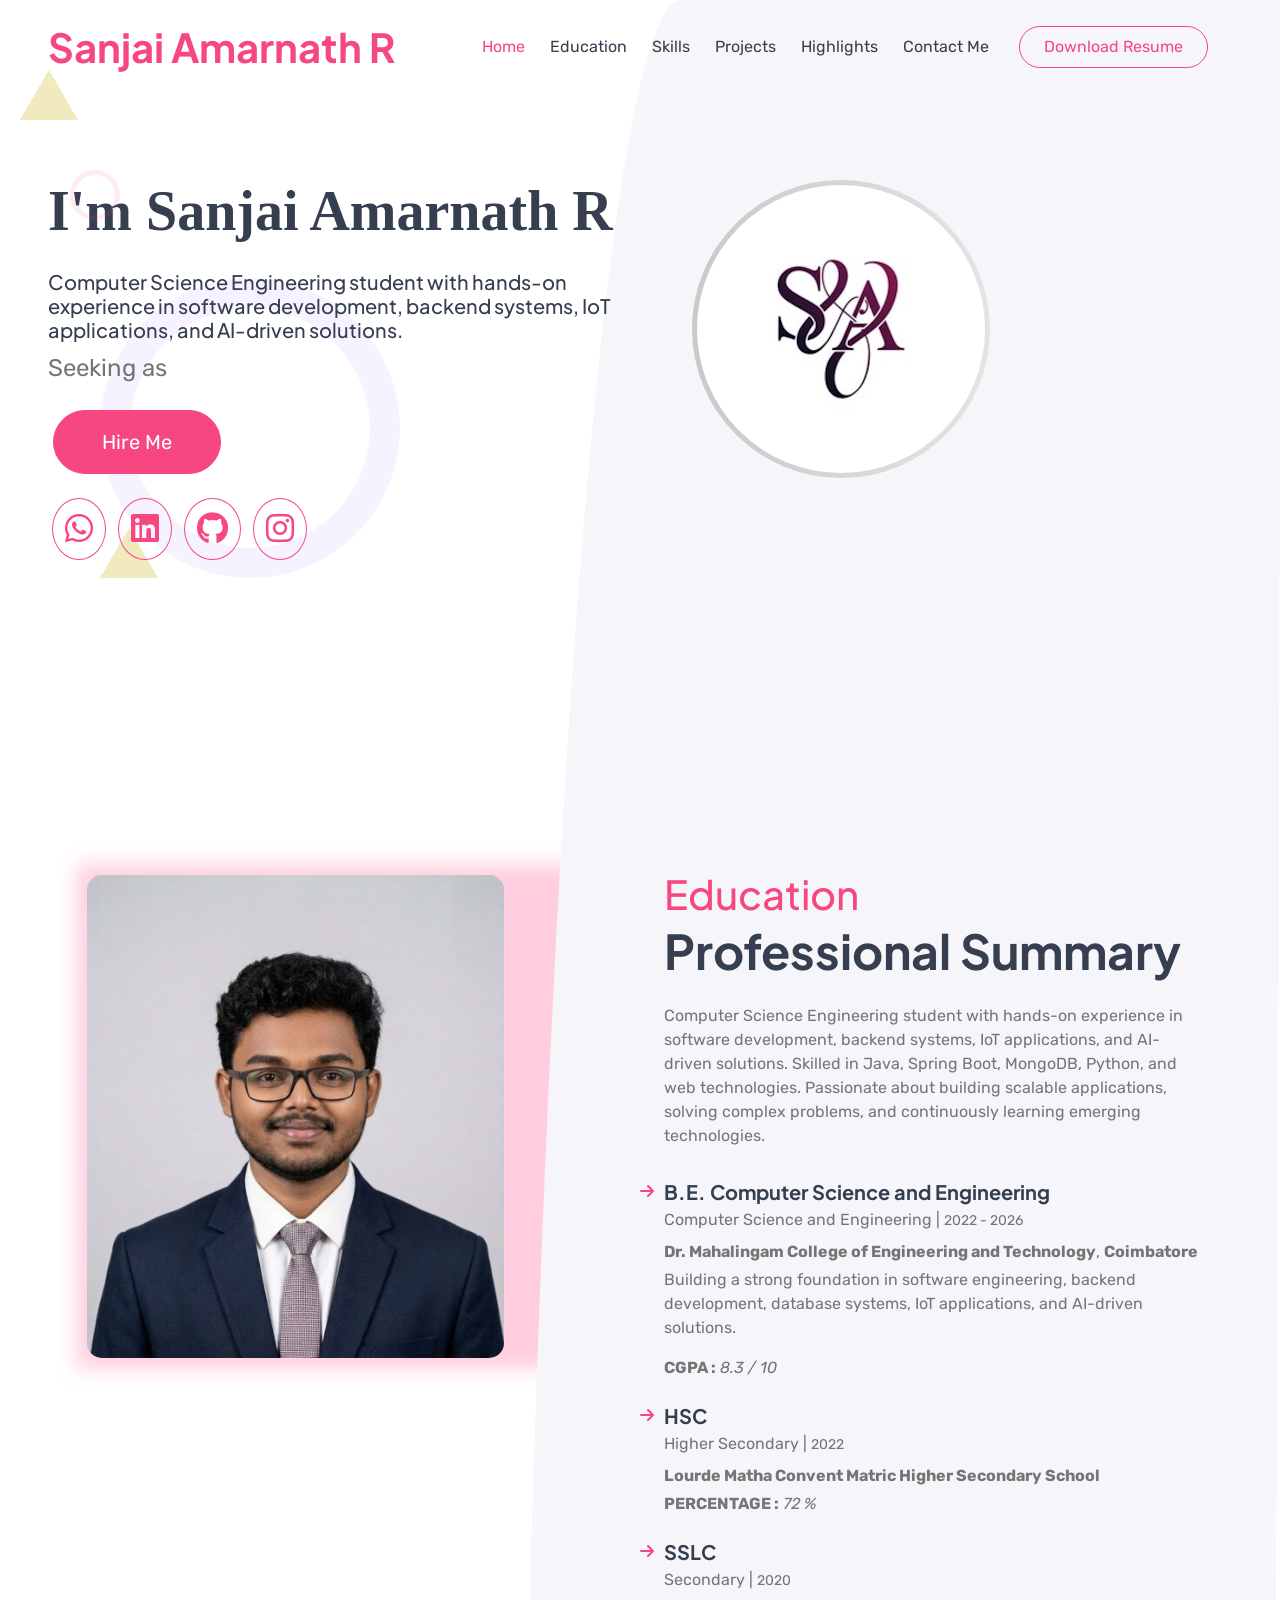
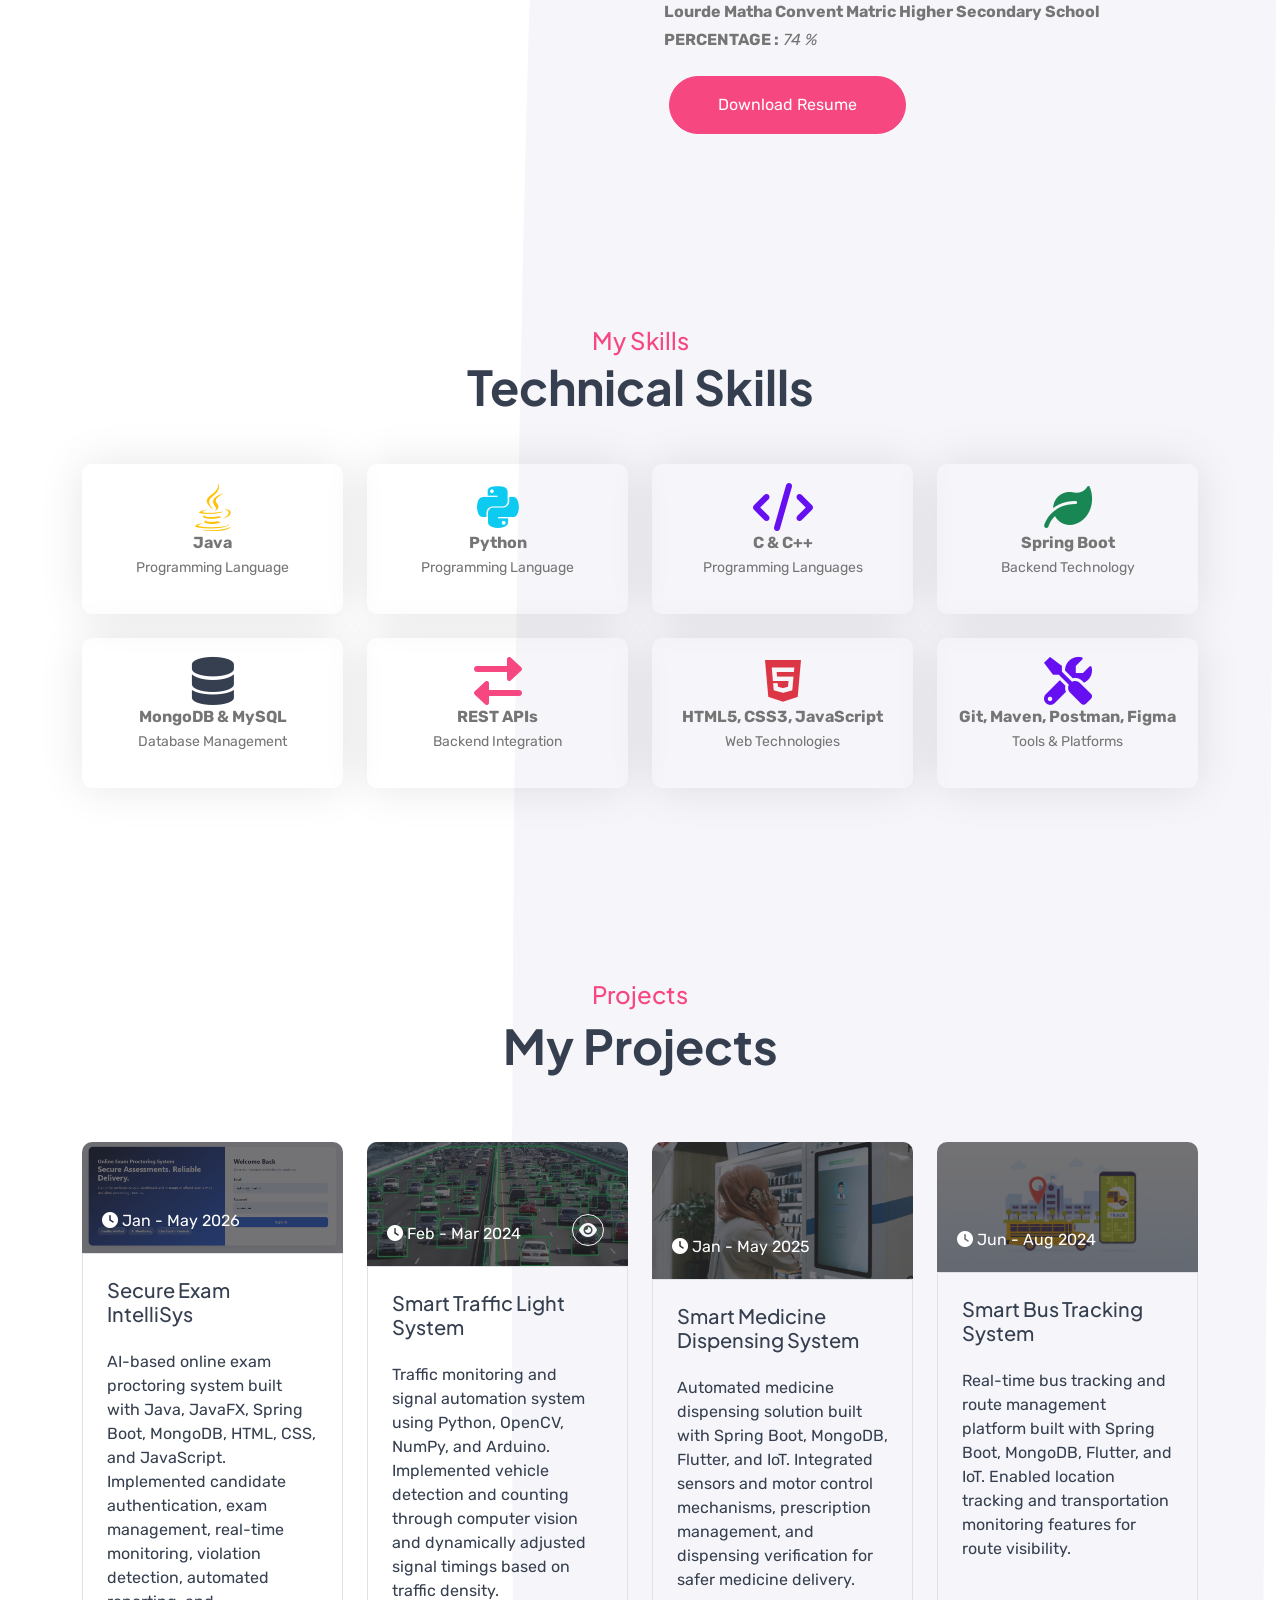
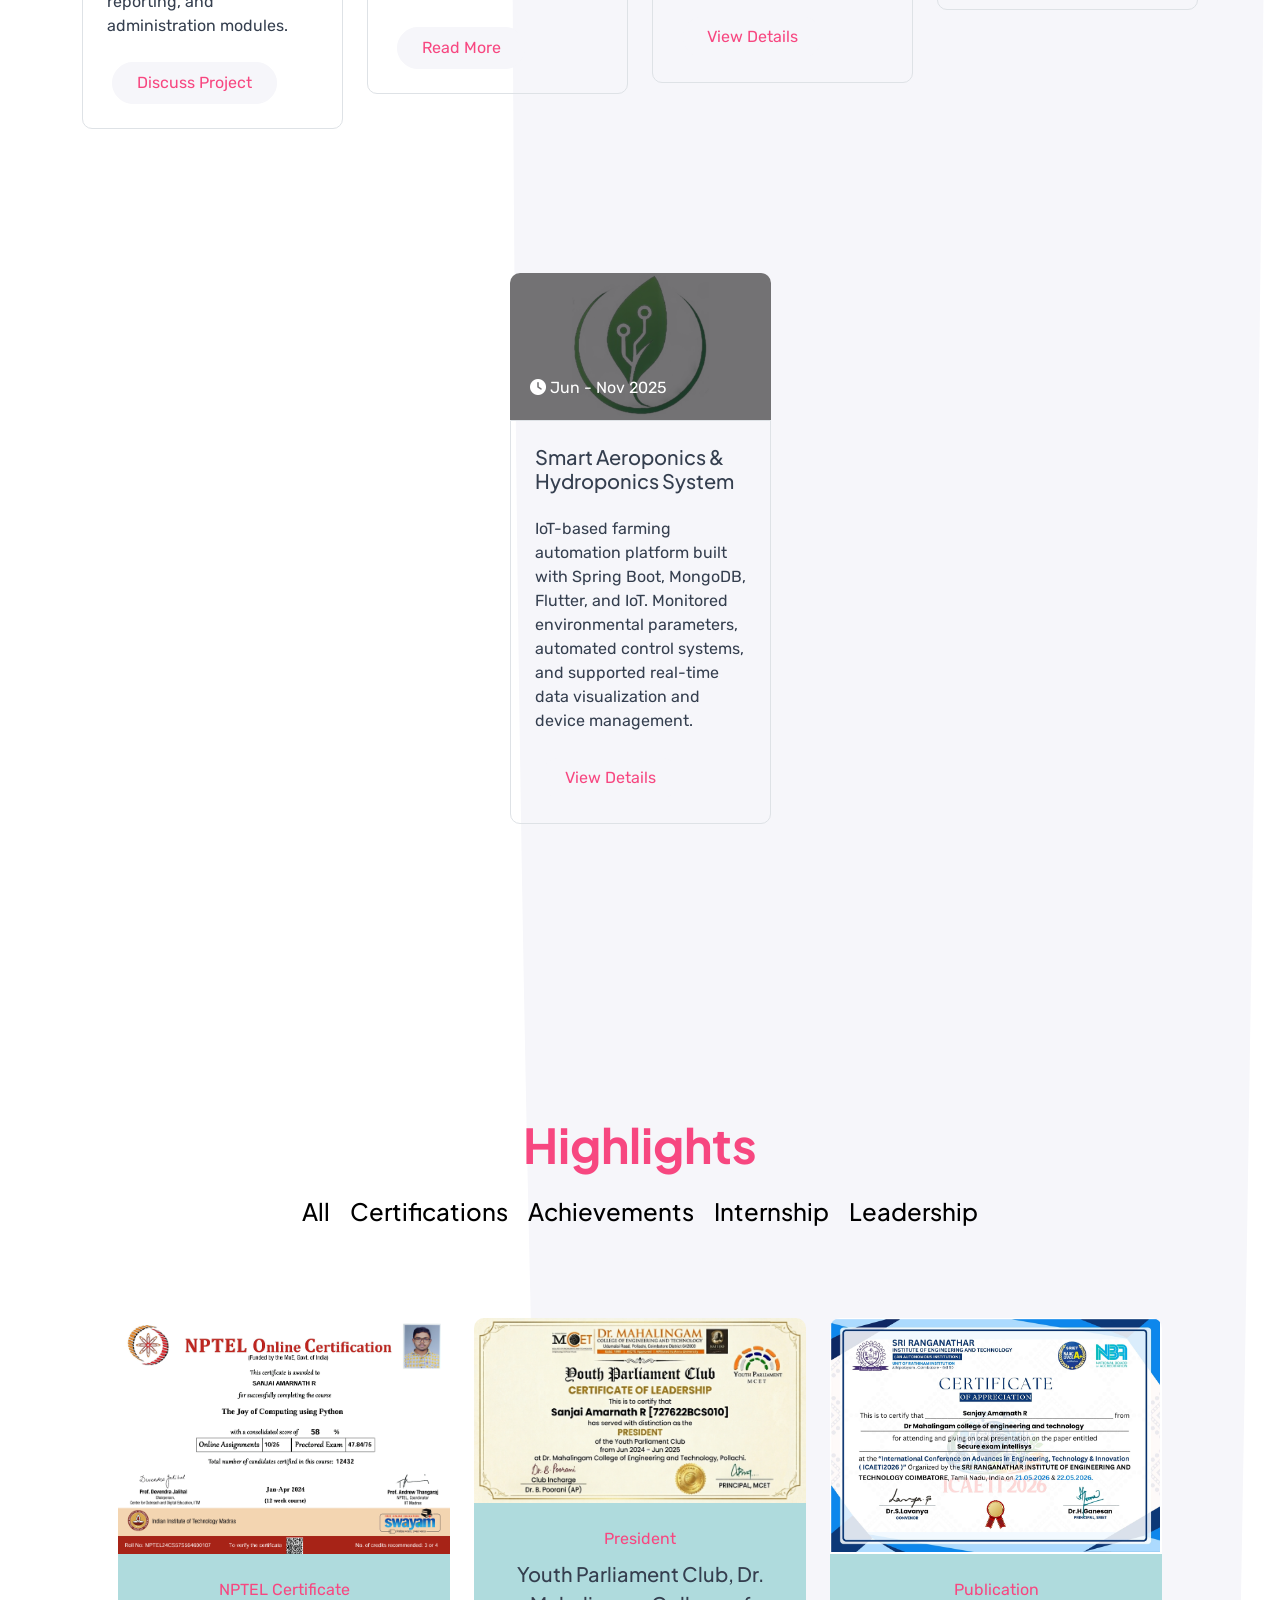
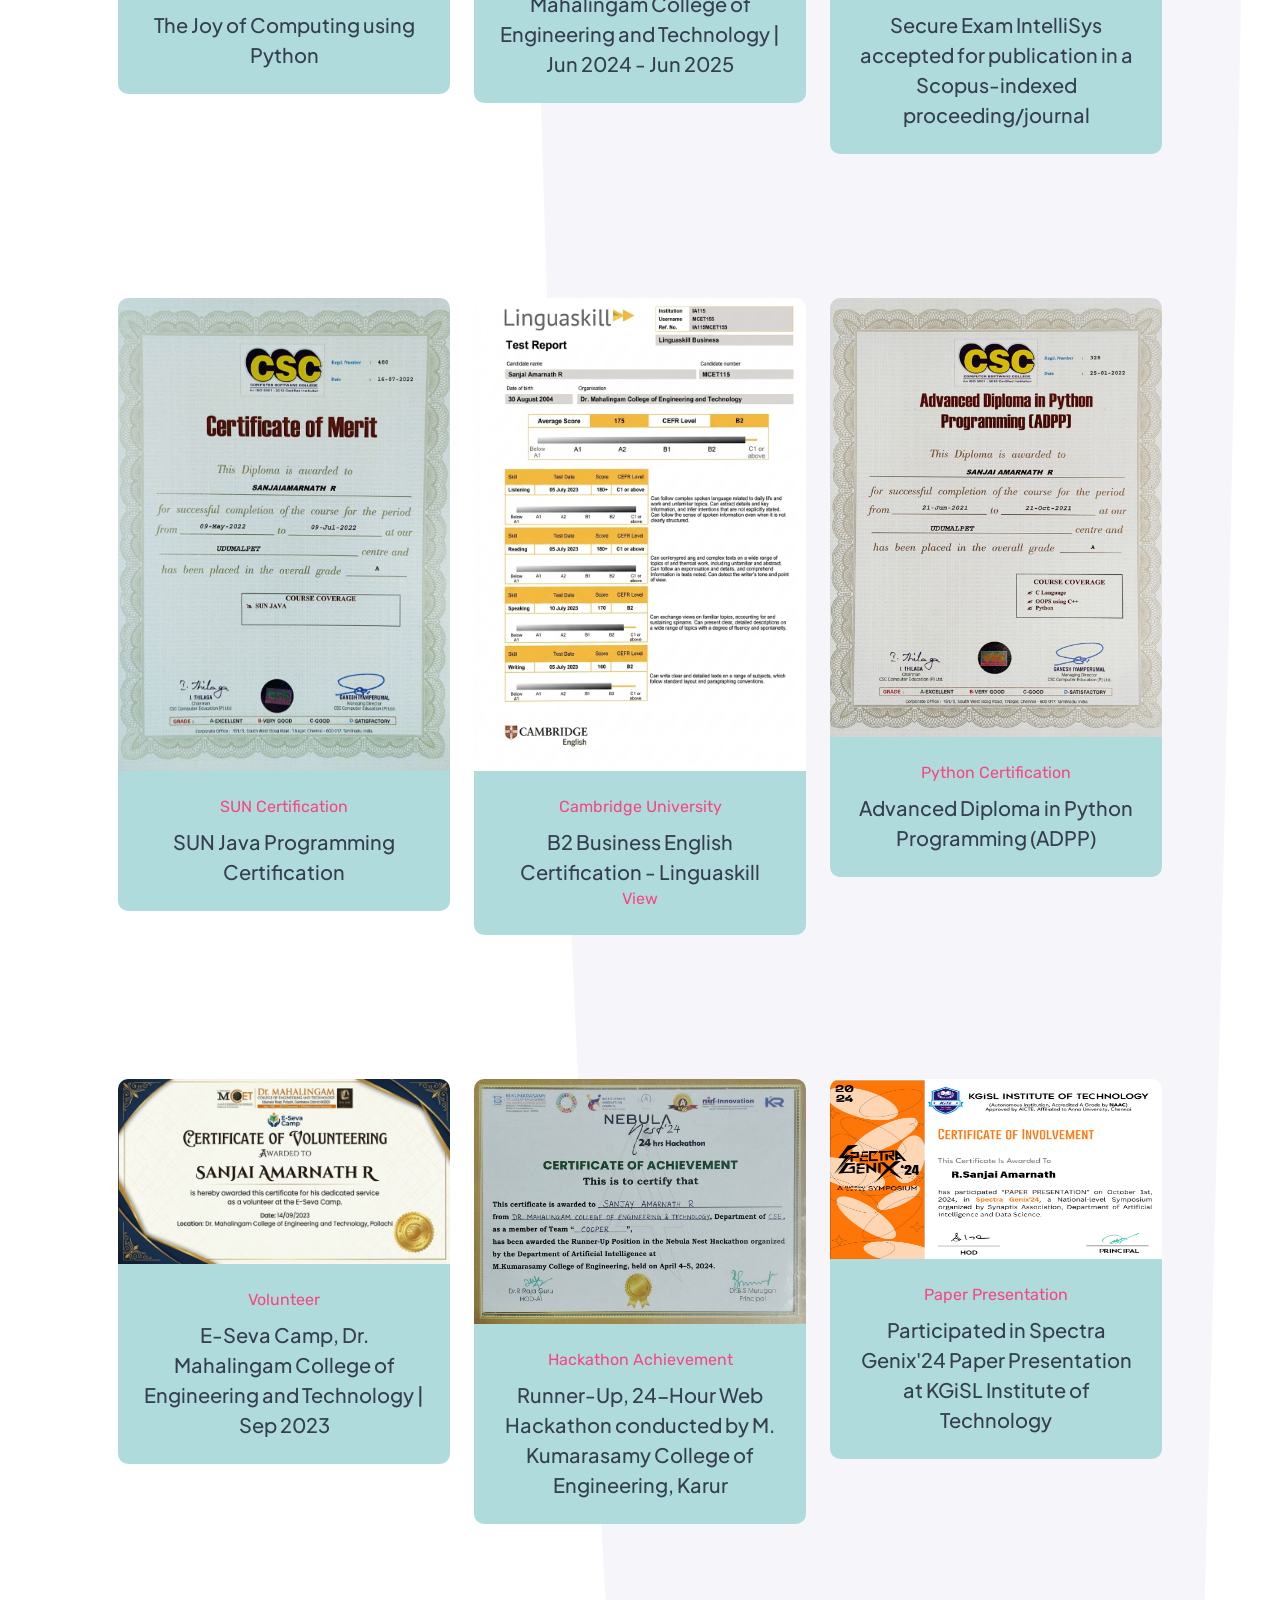
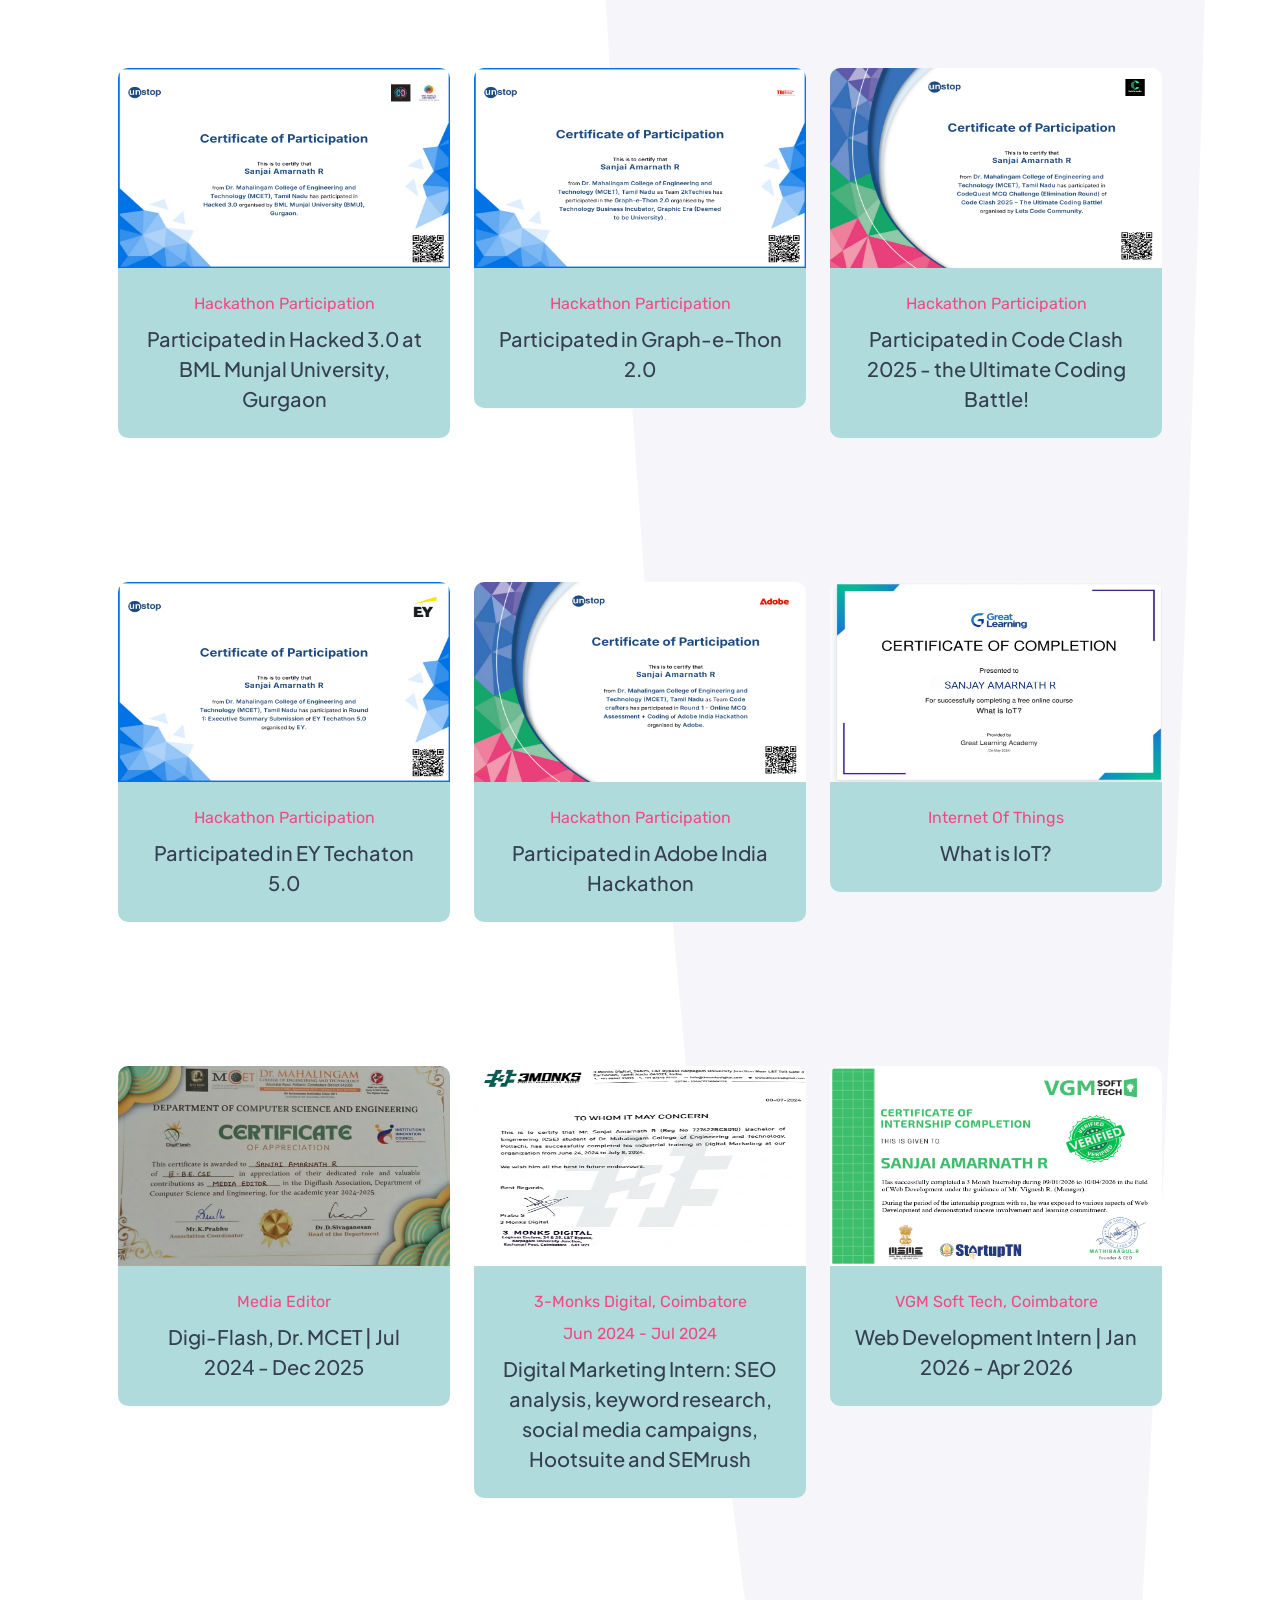
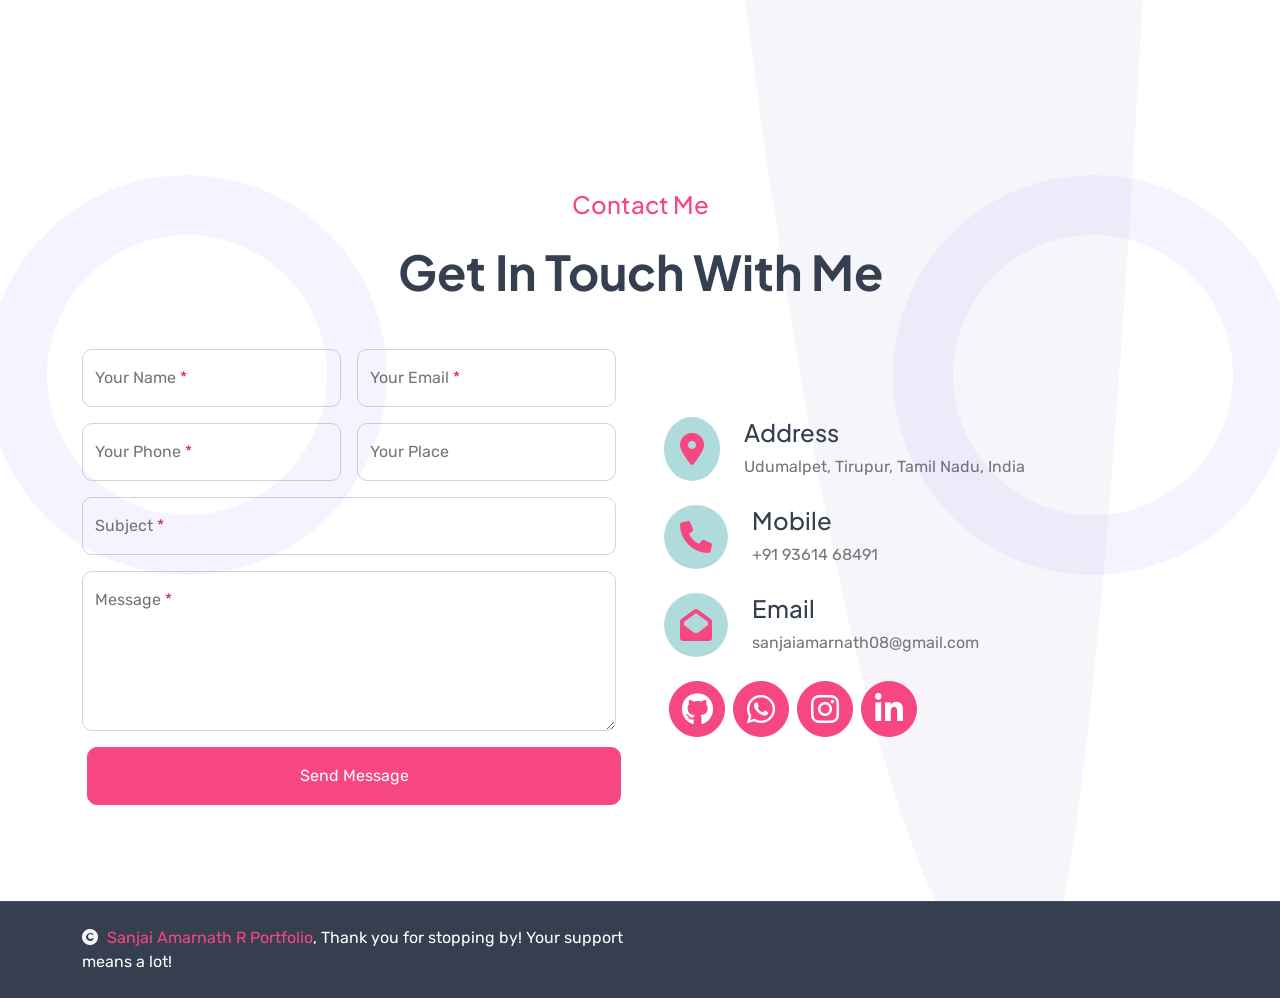
==== commit 811b0a63: "Added Canonical link" ====
--- a/index.html
+++ b/index.html
@@ -12,6 +12,7 @@
         <meta name="keywords" content="Sanjai Amarnath R, Sanjai Amarnath R portfolio,Sanjai Amarnath R mcet,mcet,Dr.Mahalingam College, software developer, backend development, app development, programming projects">
         <meta name="description" content="Welcome to the portfolio of Sanjai Amarnath R, a software developer and backend developer. Explore my projects, skills, research, and achievements.">
         <link rel="icon" type="image/png" href="img/logo.png">
+        <link rel="canonical" href="https://sanjai-amarnath-r-portfolio.pages.dev/" />
         <!-- Google Web Fonts -->
         <link rel="preconnect" href="https://fonts.googleapis.com">
         <link rel="preconnect" href="https://fonts.gstatic.com" crossorigin>
